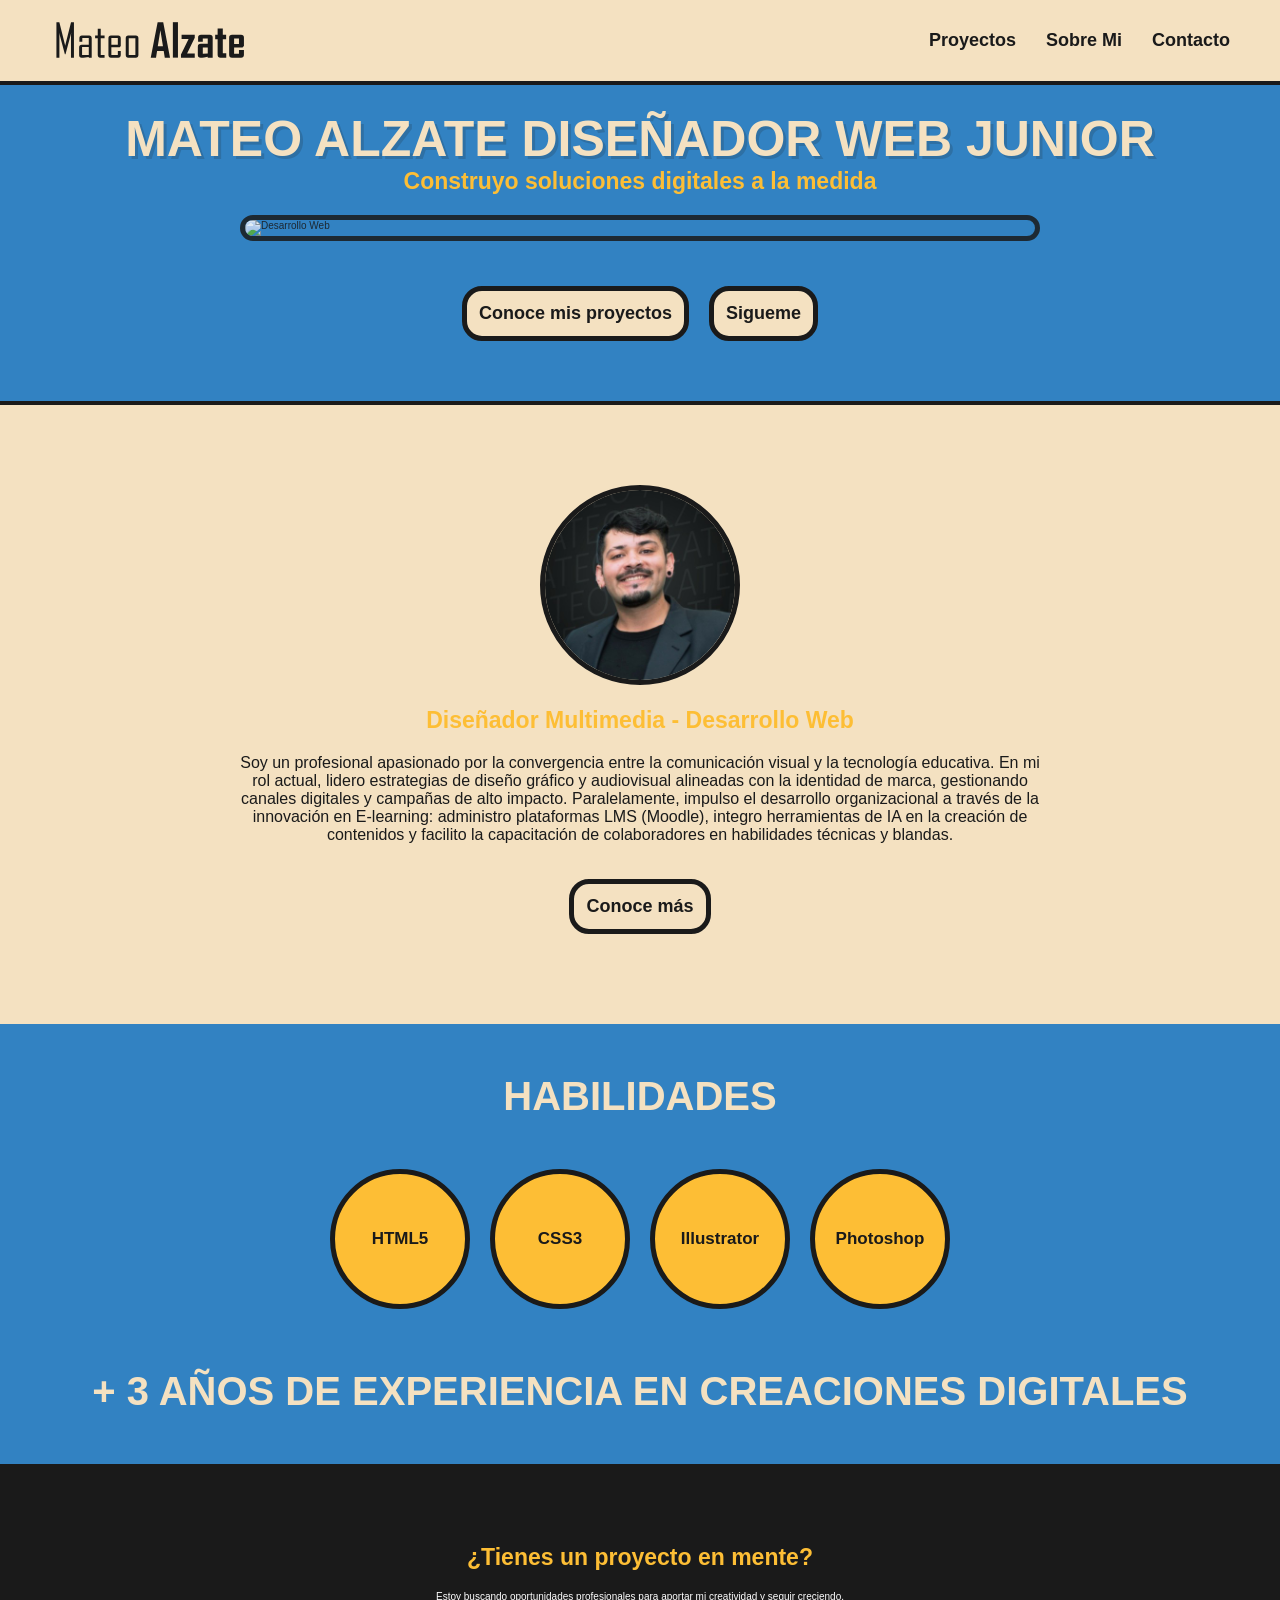
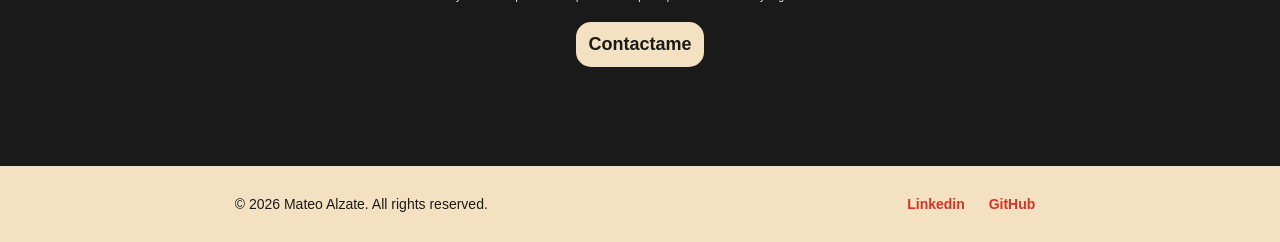
==== html/index.html @ 7eaae3dc "Proyectos" ====
<!DOCTYPE html>
<html lang="en">

<head>
    <meta charset="UTF-8">
    <meta name="viewport" content="width=device-width, initial-scale=1.0">
    <title>PORTFOLIO MATEO ALZATE</title>
    <link rel="stylesheet" href="./../css/styles.css">

</head>



<body>
    <header>
        <nav class="menu">
            <div class="logomenu">
                <a href="/html/index.html">
                    <img src="./../img/logo.svg" alt="Imagen Logo" class="img">
                </a>
            </div>
            <ul class="list">
                <li class="list_item"> <a href="/html/proyectos.html"> Proyectos</a></li>
                <li class="list_item"> <a href="me.html">Sobre Mi</a></li>
                <li class="list_item"> <a href="contact.html">Contacto</a></li>
            </ul>
        </nav>
    </header>

    <main>
        <section class="hero">
        <h1 class="Titulo">Mateo Alzate Diseñador Web Junior</h1>
        <p class="Subtitulo"> Construyo soluciones digitales a la medida</p>
        <img class="ImagenHero" src="/./img/Hero.png" alt="Desarrollo Web">

        <div class="BotoneraHero"><button class="Boton"> Conoce mis proyectos</button>
            <button class="Boton"> Sigueme</button>
        </div>
        </section>

        <section class="SobreMi">
            <img src="/./img/Mateo.jpeg" alt="Foto mateo">
            <h2 class="Subtitulo"> Diseñador Multimedia - Desarrollo Web</h2>
            <p class="ParrafoIndex"> Soy un profesional apasionado por la convergencia entre la comunicación visual y la
                tecnología educativa. En mi rol actual, lidero estrategias de diseño gráfico y audiovisual alineadas con
                la identidad de marca, gestionando canales digitales y campañas de alto impacto. Paralelamente, impulso
                el desarrollo organizacional a través de la innovación en E-learning: administro plataformas LMS
                (Moodle), integro herramientas de IA en la creación de contenidos y facilito la capacitación de
                colaboradores en habilidades técnicas y blandas.</p>
            <button class="Boton"> Conoce más</button></div>
        </section>

<section class="SeccionHabilidades">
    <h2 class="TextoXp">Habilidades</h2>
    <div class="ContenedorCards">
        <div class="HabilidadCard">
            <span>HTML5</span>
        </div>
        <div class="HabilidadCard">
            <span>CSS3</span>
        </div>
        <div class="HabilidadCard">
            <span>Illustrator</span>
        </div>
        <div class="HabilidadCard">
            <span>Photoshop</span>
        </div>
    </div>
</section>

        <section class="Experiencia">
            <p> <span class="TextoXp">
                    + 3 años de experiencia en creaciones digitales
                </span></p>
        </section></marquee>

        <section class="contacto">
            <div class="container">
                <h2 class="Subtitulo">¿Tienes un proyecto en mente?</h2>
                <p class="contacttext">Estoy buscando oportunidades profesionales para aportar mi creatividad y seguir creciendo.</p>
                <button class="Boton"> Contactame</button>
                </div>
            </div>
        </section>


    </main>

    <footer>
        <p>© 2026 Mateo Alzate. All rights reserved.</p>
        <div class="social">
            <a href="https://www.linkedin.com/in/mateo-alzate-24044431a/" target="_blank">Linkedin</a>
            <a href="https://github.com/MateoAlzate" target="_blank">GitHub</a>
        </div>
    </footer>
</body>

</html>
---- css/styles.css ----
* {
    margin: 0;
    padding: 0;
    box-sizing: border-box;
}

html {
    font-family: 'Segoe UI', Tahoma, Geneva, Verdana, sans-serif;
    font-size: 62.5%;
}

body {
    background-color: #3282C2;
    color: #1a1a1a;
}

header {
    position: fixed;
    z-index: 100;
    width: 100%;
}

.menu {
    background-color: #F4E1C1;
    height: 85px;
    display: flex;
    padding: 0 50px;
    justify-content: space-between;
    align-items: center;
    border-bottom: #1a1a1a solid 4px;
}

.logomenu .img {
    height: 80px;
}

.logomenu:hover {
    transform: scale(1.);
    transition: 2s;
}

.list {
    display: flex;
    list-style: none;
    gap: 30px;
}

.list_item a {
    text-decoration: none;
    color: #1a1a1a;
    font-weight: 900;
    font-size: 1.8rem;
    transition: 0.2s;
}

.list_item a:hover {
    color: #D63426;
}


.hero {
    display: flex;
    flex-direction: column;
    align-items: center;
    padding-top: 110px;
    width: 100%;
    margin-bottom: 50px;
}



.Titulo {
    font-size: 5rem;
    text-align: center;
    color: #F4E1C1;
    text-shadow: 3px 3px 0px #1a1a1a2d;
        text-transform: uppercase;
}

.Subtitulo {
    text-align: center;
    font-size: 2.3rem;
    color: #FDBE35;
    font-weight: bolder;
    margin-bottom: 20px;
    
}

.ImagenHero {
    width: 80%;
    max-width: 800px;
    border-radius: 20px;
    border: 5px solid #1a1a1a;
    margin-bottom: 30px;
    opacity: 85%;
}

.ImagenHero:hover {
    opacity: 110%;
    transform: scale(1.01);
    transition: 2s;
    box-shadow: #3282C2 0px 0px 5px;
}

.BotoneraHero {
    display: flex;
    justify-content: center;
    gap: 20px;
}

.Boton {
    background-color: #F4E1C1;
    color: #1a1a1a;
    padding: 12px;
    border-radius: 20px;
    font-size: 1.8rem;
    font-weight: 900;
    border: #1a1a1a 5px solid;
    margin-top: 15px;
    margin-bottom: 10px;
}

.Boton:hover {
    transform: scale(1.03);
    border: 5px solid #D63426;
    color: #D63426;
}

.SobreMi {
    background-color: #F4E1C1;
    padding: 80px 10%;
    text-align: center;
    border-top: 4px solid #1a1a1a;
}

.SobreMi img {
    width: 200px;
    height: 200px;
    border-radius: 50%;
    border: 5px solid #1a1a1a;
    object-fit: cover;
    margin-bottom: 20px;
}

.SobreMi img:hover {
    border: 6px solid #D63426;
    transition: 2s;
    opacity: 90%;

}

.ParrafoIndex {
    font-size: 1.6rem;
    justify-content: space-around;
    max-width: 800px;
    font-weight: 500;
    margin: 20px auto;
}

.TextoXp {
    font-size: 4rem;
    font-weight: 900;
    text-align: center;
    color: #F4E1C1;
    margin-top: 50px;
    margin-bottom: 40px;
    text-transform: uppercase;
}

.ContenedorCards {
    display: flex;
    flex-wrap: wrap;
    justify-content: center;
    gap: 20px;
    padding: 10px 10%;
}

.HabilidadCard {
    background-color: #FDBE35;
    border: 5px solid #1a1a1a;
    border-radius: 50%;
    padding: 20px;
    width: 140px;
    height: 140px;
    display: flex;
    align-items: center;
    justify-content: center;
}

.HabilidadCard span {
    font-size: 1.7rem;
    font-weight: 900;
    color: #1a1a1a;

}

.HabilidadCard:hover {
    transform: rotate(5deg);
    background-color: #F4E1C1;
    box-shadow: 0px 0px 5px #D63426;
    border-color: #D63426;
    color: #D63426;
}

.HabilidadCard:hover i {
    color: #D63426;
    transform: scale(1.1);
}

.Experiencia {
    display: flex;
    justify-content: center;
    align-items: center;
    margin-top: 50px;
    margin-bottom: 50px;

}

.Experiencia:hover {
    color: #FDBE35;
}

.contacto {
    background-color: #1a1a1a;
    color: white;
    padding: 80px 10%;
    text-align: center;
}


.contacto .Subtitulo {
    color: #FDBE35;
}

footer {
    background-color: #F4E1C1;
    padding: 30px;
    display: flex;
    justify-content: space-around;
    align-items: center;
    font-size: 1.4rem;
    border-top: 4px solid #1a1a1a;
}

.social a {
    margin: 0px 10px;
    color: #D63426;
    font-weight: bold;
    text-decoration: none;
}

@media (max-width: 768px) {
    .menu {
        padding: 0 20px;
        height: 70px;
    }

    .Titulo {
        font-size: 3.5rem;
    }

    .Subtitulo {
        font-size: 1.8rem;
        padding: 0 10px;
    }

    .Habilidades {
        padding: 20px 5% 50px;
        gap: 15px;
    }

    .Habilidades div {
        width: 40%;
        font-size: 1.4rem;
        padding: 15px;
    }
}
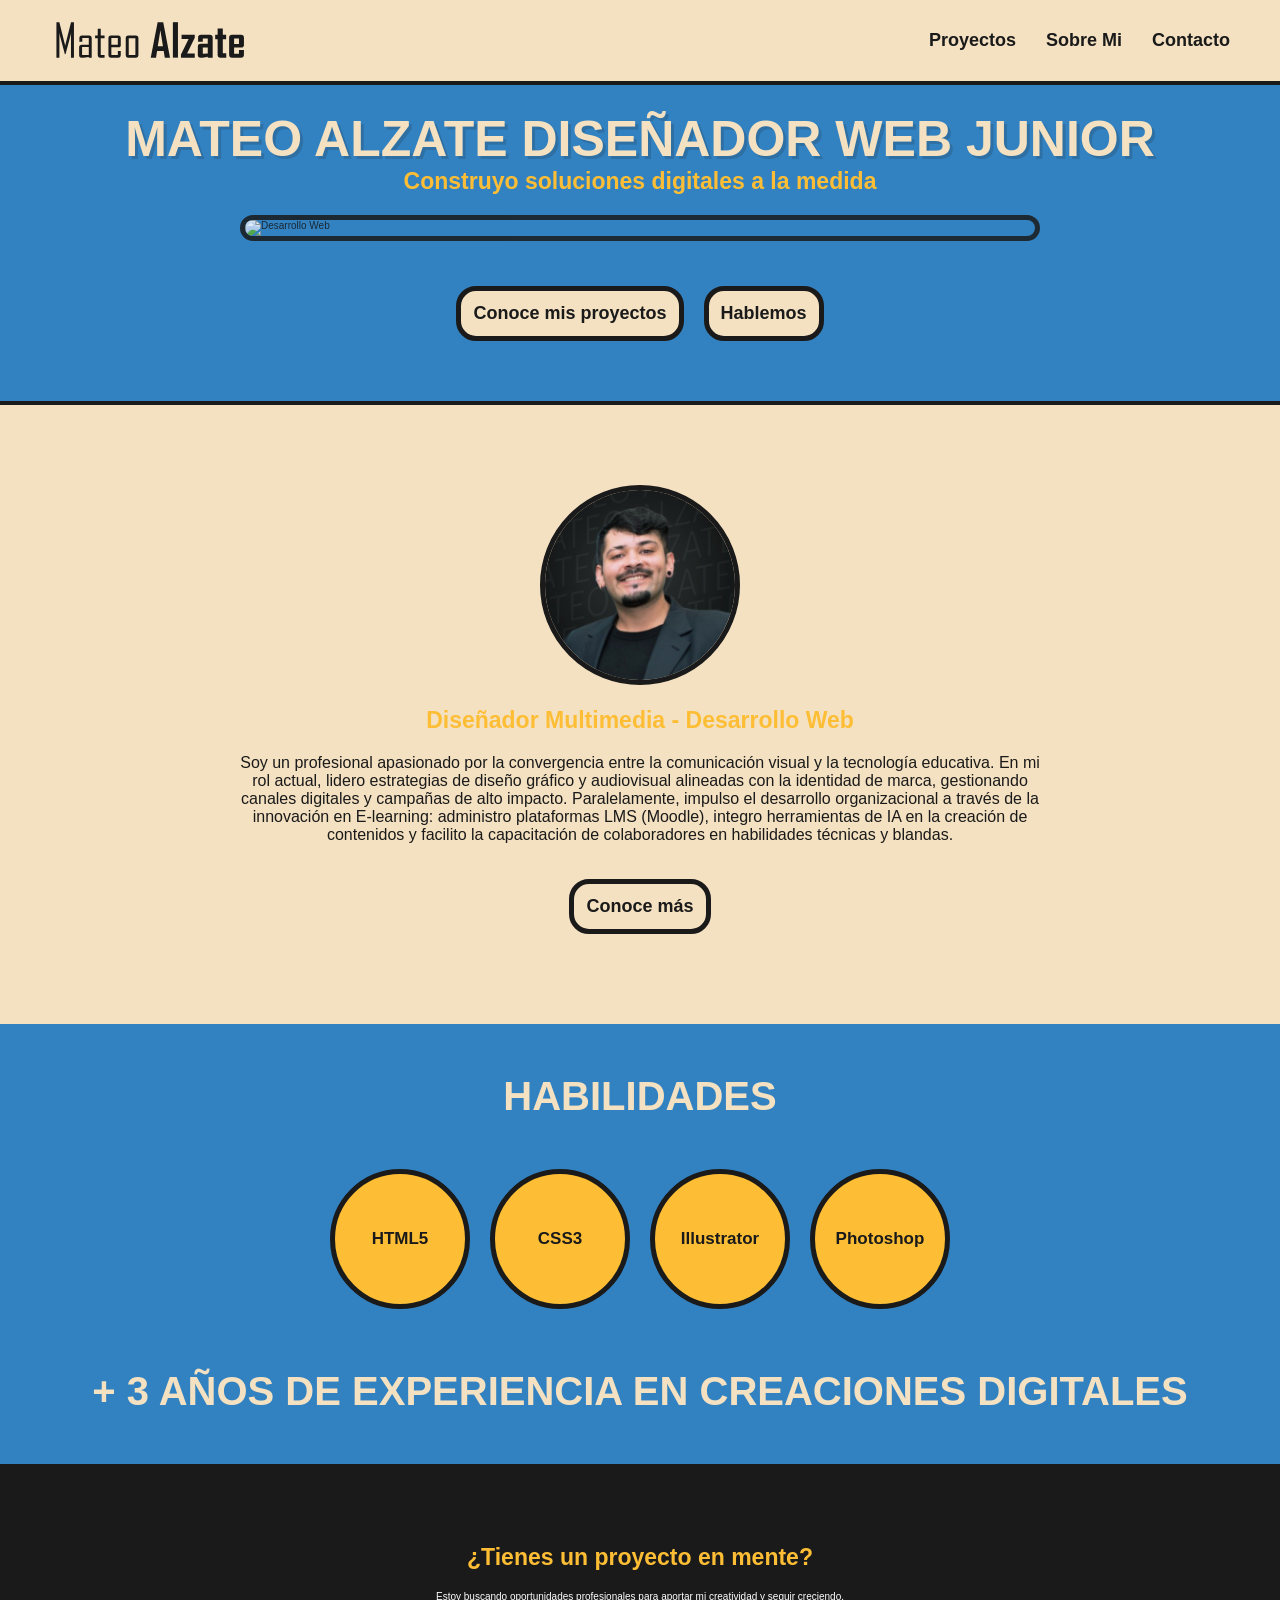
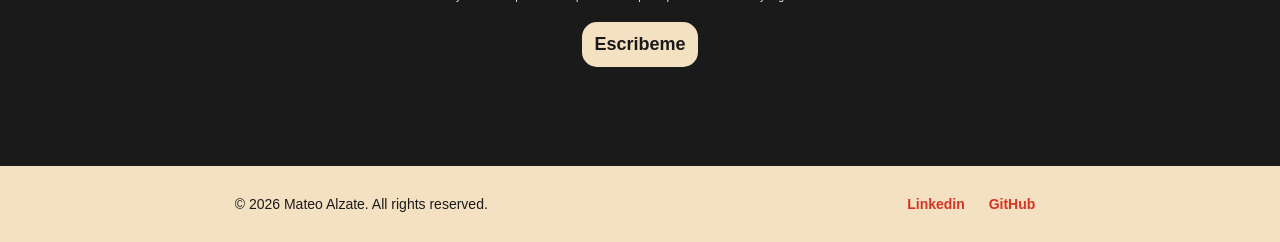
==== commit 7d0a0e80: "Linkear botones y fin" ====
--- a/html/index.html
+++ b/html/index.html
@@ -21,7 +21,7 @@
             </div>
             <ul class="list">
                 <li class="list_item"> <a href="/html/proyectos.html"> Proyectos</a></li>
-                <li class="list_item"> <a href="me.html">Sobre Mi</a></li>
+                <li class="list_item"> <a href="/./html/sobremi.html">Sobre Mi</a></li>
                 <li class="list_item"> <a href="contact.html">Contacto</a></li>
             </ul>
         </nav>
@@ -33,8 +33,12 @@
         <p class="Subtitulo"> Construyo soluciones digitales a la medida</p>
         <img class="ImagenHero" src="/./img/Hero.png" alt="Desarrollo Web">
 
-        <div class="BotoneraHero"><button class="Boton"> Conoce mis proyectos</button>
-            <button class="Boton"> Sigueme</button>
+        <div class="BotoneraHero"><a href="./proyectos.html">
+    <button class="Boton">Conoce mis proyectos</button>
+</a>
+<a href="https://www.linkedin.com/in/mateo-alzate-24044431a/">
+    <button class="Boton">Hablemos</button>
+</a>
         </div>
         </section>
 
@@ -47,7 +51,9 @@
                 el desarrollo organizacional a través de la innovación en E-learning: administro plataformas LMS
                 (Moodle), integro herramientas de IA en la creación de contenidos y facilito la capacitación de
                 colaboradores en habilidades técnicas y blandas.</p>
-            <button class="Boton"> Conoce más</button></div>
+<a href="./contact.html">
+    <button class="Boton">Conoce más</button>
+</a></div>
         </section>
 
 <section class="SeccionHabilidades">
@@ -78,11 +84,13 @@
             <div class="container">
                 <h2 class="Subtitulo">¿Tienes un proyecto en mente?</h2>
                 <p class="contacttext">Estoy buscando oportunidades profesionales para aportar mi creatividad y seguir creciendo.</p>
-                <button class="Boton"> Contactame</button>
+<a href="./contact.html">
+    <button class="Boton">Escribeme</button>
+</a>
+
                 </div>
             </div>
         </section>
-
 
     </main>
 
@@ -90,7 +98,7 @@
         <p>© 2026 Mateo Alzate. All rights reserved.</p>
         <div class="social">
             <a href="https://www.linkedin.com/in/mateo-alzate-24044431a/" target="_blank">Linkedin</a>
-            <a href="https://github.com/MateoAlzate" target="_blank">GitHub</a>
+            <a href="https://github.com/brolkwin-cmd" target="_blank">GitHub</a>
         </div>
     </footer>
 </body>
--- a/css/styles.css
+++ b/css/styles.css
@@ -57,6 +57,24 @@
     color: #D63426;
 }
 
+.heroCV{
+width: 100%;
+}
+
+.imgCv{
+display: flex;
+    flex-direction: column;
+    align-items: center;
+    margin-left: auto;
+    margin-right: auto;
+    margin-top: 30px;
+    margin-bottom: 50px;
+    justify-items: center;
+    text-align: center;
+    width: 60%;
+    border-radius: 20px;
+    border: #1a1a1a 5px solid;
+}
 
 .hero {
     display: flex;
@@ -66,8 +84,6 @@
     width: 100%;
     margin-bottom: 50px;
 }
-
-
 
 .Titulo {
     font-size: 5rem;
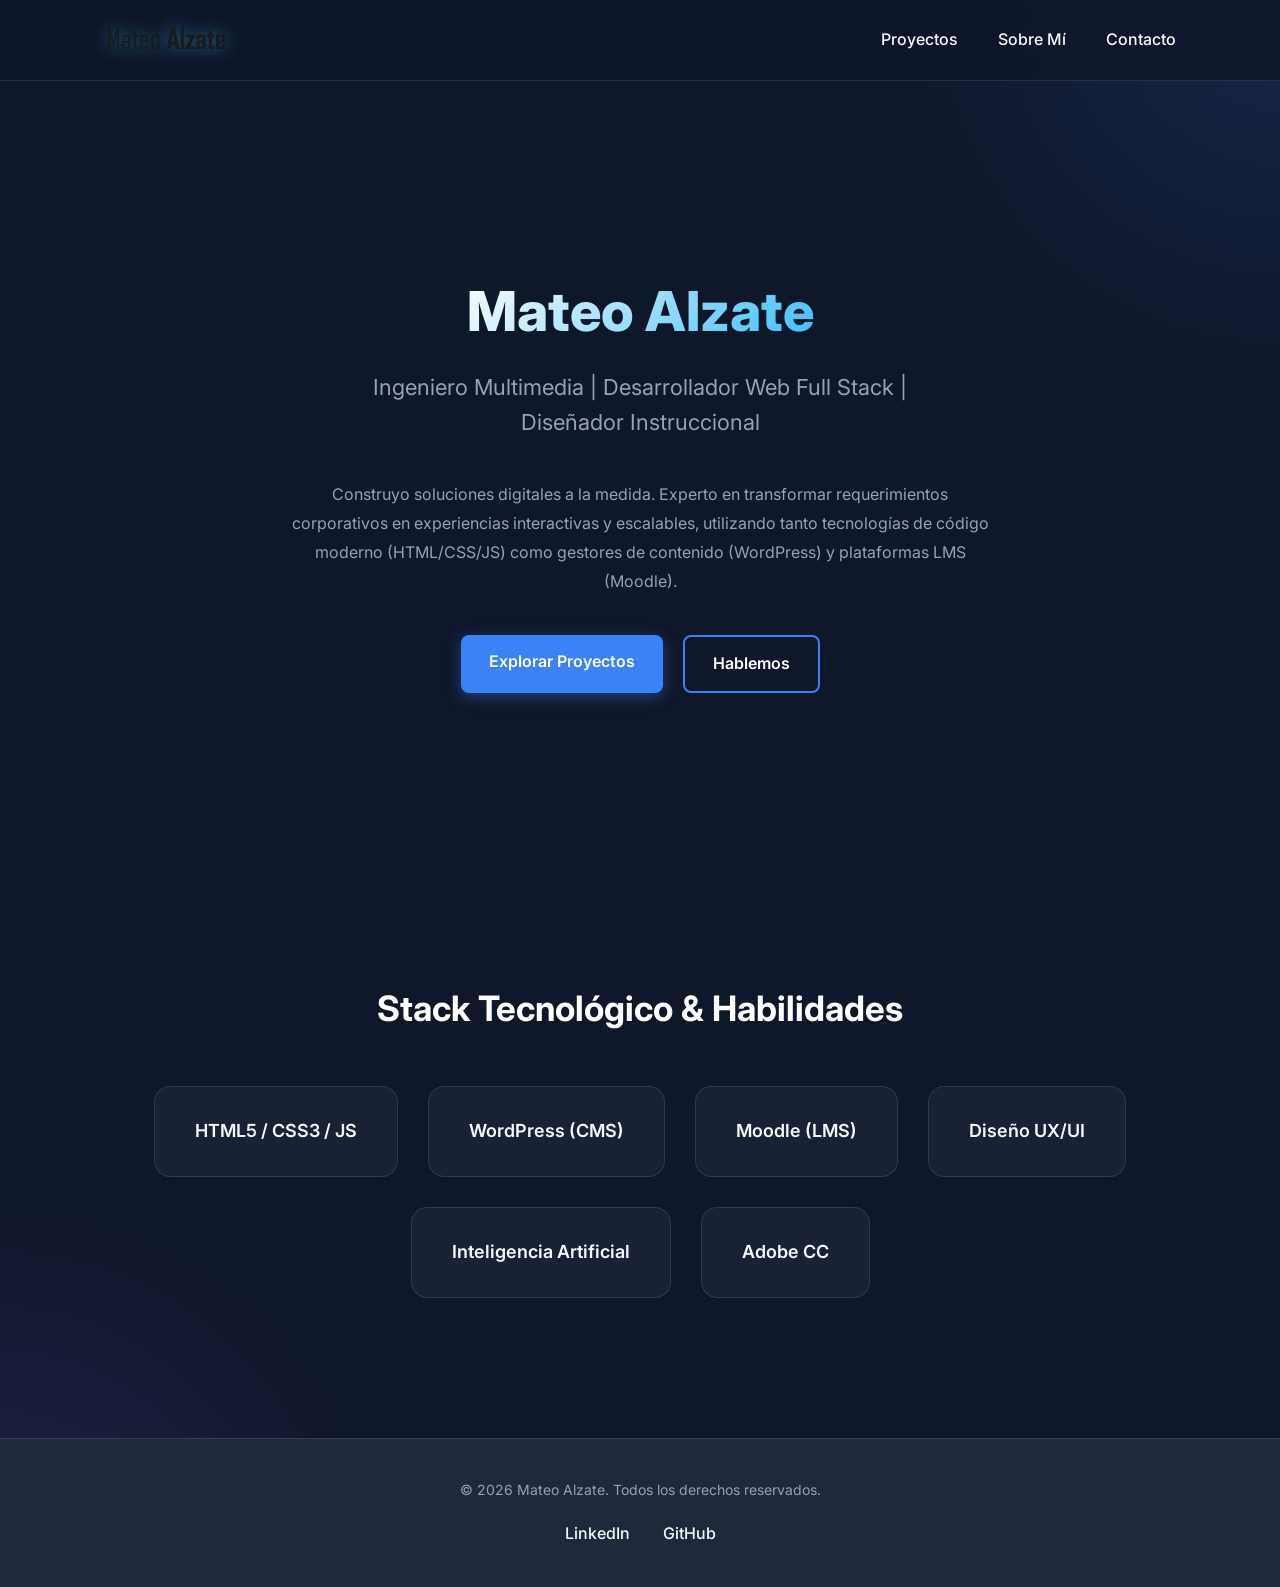
==== commit 6a6af1e7: "feat: redesign portfolio with glassmorphism and update projects" ====
--- a/html/index.html
+++ b/html/index.html
@@ -1,106 +1,61 @@
 <!DOCTYPE html>
-<html lang="en">
-
+<html lang="es">
 <head>
     <meta charset="UTF-8">
     <meta name="viewport" content="width=device-width, initial-scale=1.0">
-    <title>PORTFOLIO MATEO ALZATE</title>
-    <link rel="stylesheet" href="./../css/styles.css">
-
+    <title>Mateo Alzate | Portafolio</title>
+    <link href="https://fonts.googleapis.com/css2?family=Inter:wght@400;500;600;700;800&display=swap" rel="stylesheet">
+    <link rel="stylesheet" href="../css/styles.css">
 </head>
-
-
-
 <body>
     <header>
         <nav class="menu">
             <div class="logomenu">
-                <a href="/html/index.html">
-                    <img src="./../img/logo.svg" alt="Imagen Logo" class="img">
+                <a href="index.html">
+                    <img src="../img/logo.svg" alt="Imagen Logo" class="img">
                 </a>
             </div>
             <ul class="list">
-                <li class="list_item"> <a href="/html/proyectos.html"> Proyectos</a></li>
-                <li class="list_item"> <a href="/./html/sobremi.html">Sobre Mi</a></li>
-                <li class="list_item"> <a href="contact.html">Contacto</a></li>
+                <li class="list_item"><a href="proyectos.html">Proyectos</a></li>
+                <li class="list_item"><a href="sobremi.html">Sobre Mí</a></li>
+                <li class="list_item"><a href="contact.html">Contacto</a></li>
             </ul>
         </nav>
     </header>
 
     <main>
         <section class="hero">
-        <h1 class="Titulo">Mateo Alzate Diseñador Web Junior</h1>
-        <p class="Subtitulo"> Construyo soluciones digitales a la medida</p>
-        <img class="ImagenHero" src="/./img/Hero.png" alt="Desarrollo Web">
-
-        <div class="BotoneraHero"><a href="./proyectos.html">
-    <button class="Boton">Conoce mis proyectos</button>
-</a>
-<a href="https://www.linkedin.com/in/mateo-alzate-24044431a/">
-    <button class="Boton">Hablemos</button>
-</a>
-        </div>
-        </section>
-
-        <section class="SobreMi">
-            <img src="/./img/Mateo.jpeg" alt="Foto mateo">
-            <h2 class="Subtitulo"> Diseñador Multimedia - Desarrollo Web</h2>
-            <p class="ParrafoIndex"> Soy un profesional apasionado por la convergencia entre la comunicación visual y la
-                tecnología educativa. En mi rol actual, lidero estrategias de diseño gráfico y audiovisual alineadas con
-                la identidad de marca, gestionando canales digitales y campañas de alto impacto. Paralelamente, impulso
-                el desarrollo organizacional a través de la innovación en E-learning: administro plataformas LMS
-                (Moodle), integro herramientas de IA en la creación de contenidos y facilito la capacitación de
-                colaboradores en habilidades técnicas y blandas.</p>
-<a href="./contact.html">
-    <button class="Boton">Conoce más</button>
-</a></div>
-        </section>
-
-<section class="SeccionHabilidades">
-    <h2 class="TextoXp">Habilidades</h2>
-    <div class="ContenedorCards">
-        <div class="HabilidadCard">
-            <span>HTML5</span>
-        </div>
-        <div class="HabilidadCard">
-            <span>CSS3</span>
-        </div>
-        <div class="HabilidadCard">
-            <span>Illustrator</span>
-        </div>
-        <div class="HabilidadCard">
-            <span>Photoshop</span>
-        </div>
-    </div>
-</section>
-
-        <section class="Experiencia">
-            <p> <span class="TextoXp">
-                    + 3 años de experiencia en creaciones digitales
-                </span></p>
-        </section></marquee>
-
-        <section class="contacto">
-            <div class="container">
-                <h2 class="Subtitulo">¿Tienes un proyecto en mente?</h2>
-                <p class="contacttext">Estoy buscando oportunidades profesionales para aportar mi creatividad y seguir creciendo.</p>
-<a href="./contact.html">
-    <button class="Boton">Escribeme</button>
-</a>
-
-                </div>
+            <h1 class="Titulo">Mateo Alzate</h1>
+            <p class="Subtitulo">Ingeniero Multimedia | Desarrollador Web Full Stack | Diseñador Instruccional</p>
+            <p style="color: #94a3b8; font-size: 1.6rem; max-width: 700px; margin-bottom: 40px; line-height: 1.8;">
+                Construyo soluciones digitales a la medida. Experto en transformar requerimientos corporativos en experiencias interactivas y escalables, utilizando tanto tecnologías de código moderno (HTML/CSS/JS) como gestores de contenido (WordPress) y plataformas LMS (Moodle).
+            </p>
+            
+            <div class="BotoneraHero">
+                <a href="proyectos.html" class="Boton">Explorar Proyectos</a>
+                <a href="contact.html" class="Boton outline">Hablemos</a>
             </div>
         </section>
 
+        <section class="Habilidades">
+            <h2 class="SectionTitle">Stack Tecnológico & Habilidades</h2>
+            <div class="ContenedorCards">
+                <div class="HabilidadCard"><span>HTML5 / CSS3 / JS</span></div>
+                <div class="HabilidadCard"><span>WordPress (CMS)</span></div>
+                <div class="HabilidadCard"><span>Moodle (LMS)</span></div>
+                <div class="HabilidadCard"><span>Diseño UX/UI</span></div>
+                <div class="HabilidadCard"><span>Inteligencia Artificial</span></div>
+                <div class="HabilidadCard"><span>Adobe CC</span></div>
+            </div>
+        </section>
     </main>
 
     <footer>
-        <p>© 2026 Mateo Alzate. All rights reserved.</p>
+        <p>© 2026 Mateo Alzate. Todos los derechos reservados.</p>
         <div class="social">
-            <a href="https://www.linkedin.com/in/mateo-alzate-24044431a/" target="_blank">Linkedin</a>
+            <a href="https://www.linkedin.com/in/mateo-alzate-24044431a/" target="_blank">LinkedIn</a>
             <a href="https://github.com/brolkwin-cmd" target="_blank">GitHub</a>
         </div>
     </footer>
 </body>
-
 </html>
--- a/css/styles.css
+++ b/css/styles.css
@@ -1,3 +1,17 @@
+:root {
+    --bg-color: #0f172a;
+    --text-color: #f8fafc;
+    --primary-color: #3b82f6;
+    --secondary-color: #1e293b;
+    --accent-color: #38bdf8;
+    --badge-code: #8b5cf6;
+    --badge-wp: #0ea5e9;
+    --badge-lms: #f59e0b;
+    --card-bg: rgba(30, 41, 59, 0.7);
+    --border-color: rgba(255, 255, 255, 0.1);
+    --font-main: 'Inter', 'Segoe UI', Tahoma, Geneva, Verdana, sans-serif;
+}
+
 * {
     margin: 0;
     padding: 0;
@@ -5,289 +19,270 @@
 }
 
 html {
-    font-family: 'Segoe UI', Tahoma, Geneva, Verdana, sans-serif;
+    font-family: var(--font-main);
     font-size: 62.5%;
+    scroll-behavior: smooth;
 }
 
 body {
-    background-color: #3282C2;
-    color: #1a1a1a;
-}
-
+    background-color: var(--bg-color);
+    color: var(--text-color);
+    line-height: 1.6;
+    background-image: radial-gradient(circle at top right, rgba(59, 130, 246, 0.15), transparent 400px),
+                      radial-gradient(circle at bottom left, rgba(139, 92, 246, 0.15), transparent 400px);
+    min-height: 100vh;
+}
+
+/* Header & Nav */
 header {
     position: fixed;
-    z-index: 100;
+    top: 0;
     width: 100%;
+    z-index: 1000;
+    background: rgba(15, 23, 42, 0.85);
+    backdrop-filter: blur(10px);
+    border-bottom: 1px solid var(--border-color);
+    transition: all 0.3s ease;
 }
 
 .menu {
-    background-color: #F4E1C1;
-    height: 85px;
-    display: flex;
-    padding: 0 50px;
+    max-width: 1200px;
+    margin: 0 auto;
+    height: 80px;
+    display: flex;
     justify-content: space-between;
     align-items: center;
-    border-bottom: #1a1a1a solid 4px;
+    padding: 0 5%;
 }
 
 .logomenu .img {
-    height: 80px;
-}
-
-.logomenu:hover {
-    transform: scale(1.);
-    transition: 2s;
+    height: 50px;
+    filter: drop-shadow(0 0 8px rgba(56, 189, 248, 0.5));
+    transition: transform 0.3s ease;
+}
+
+.logomenu:hover .img {
+    transform: scale(1.05);
 }
 
 .list {
     display: flex;
     list-style: none;
-    gap: 30px;
+    gap: 40px;
 }
 
 .list_item a {
     text-decoration: none;
-    color: #1a1a1a;
-    font-weight: 900;
-    font-size: 1.8rem;
-    transition: 0.2s;
+    color: var(--text-color);
+    font-weight: 500;
+    font-size: 1.6rem;
+    transition: color 0.3s ease, text-shadow 0.3s ease;
+    position: relative;
+}
+
+.list_item a::after {
+    content: '';
+    position: absolute;
+    width: 0;
+    height: 2px;
+    bottom: -5px;
+    left: 0;
+    background-color: var(--accent-color);
+    transition: width 0.3s ease;
 }
 
 .list_item a:hover {
-    color: #D63426;
-}
-
-.heroCV{
-width: 100%;
-}
-
-.imgCv{
-display: flex;
+    color: var(--accent-color);
+    text-shadow: 0 0 10px rgba(56, 189, 248, 0.4);
+}
+
+.list_item a:hover::after {
+    width: 100%;
+}
+
+/* Hero Section */
+.hero {
+    display: flex;
     flex-direction: column;
     align-items: center;
-    margin-left: auto;
-    margin-right: auto;
-    margin-top: 30px;
+    justify-content: center;
+    min-height: 100vh;
+    padding: 120px 5% 60px;
+    text-align: center;
+}
+
+.hero .Titulo {
+    font-size: 5.5rem;
+    font-weight: 800;
+    background: linear-gradient(135deg, #fff, var(--accent-color));
+    -webkit-background-clip: text;
+    -webkit-text-fill-color: transparent;
+    margin-bottom: 15px;
+    animation: fadeInDown 1s ease-out;
+}
+
+.hero .Subtitulo {
+    font-size: 2.2rem;
+    color: #94a3b8;
+    font-weight: 400;
+    max-width: 600px;
+    margin-bottom: 40px;
+    animation: fadeInUp 1s ease-out 0.2s both;
+}
+
+.ImagenHero {
+    width: 100%;
+    max-width: 800px;
+    border-radius: 16px;
+    box-shadow: 0 20px 40px rgba(0, 0, 0, 0.4);
+    border: 1px solid var(--border-color);
     margin-bottom: 50px;
-    justify-items: center;
+    transition: transform 0.5s cubic-bezier(0.175, 0.885, 0.32, 1.275), box-shadow 0.5s ease;
+    animation: zoomIn 1s ease-out 0.4s both;
+}
+
+.ImagenHero:hover {
+    transform: translateY(-10px) scale(1.02);
+    box-shadow: 0 30px 60px rgba(59, 130, 246, 0.3);
+    border-color: rgba(59, 130, 246, 0.5);
+}
+
+.BotoneraHero {
+    display: flex;
+    gap: 20px;
+    animation: fadeInUp 1s ease-out 0.6s both;
+}
+
+.Boton {
+    display: inline-block;
+    background-color: var(--primary-color);
+    color: #fff;
+    padding: 14px 28px;
+    border-radius: 8px;
+    font-size: 1.6rem;
+    font-weight: 600;
+    text-decoration: none;
+    border: none;
+    cursor: pointer;
+    transition: all 0.3s ease;
+    box-shadow: 0 4px 15px rgba(59, 130, 246, 0.4);
+}
+
+.Boton.outline {
+    background-color: transparent;
+    border: 2px solid var(--primary-color);
+    box-shadow: none;
+}
+
+.Boton:hover {
+    background-color: var(--accent-color);
+    transform: translateY(-3px);
+    box-shadow: 0 8px 25px rgba(56, 189, 248, 0.5);
+}
+
+.Boton.outline:hover {
+    background-color: rgba(59, 130, 246, 0.1);
+}
+
+/* Section Common */
+section {
+    padding: 80px 5%;
+    max-width: 1200px;
+    margin: 0 auto;
+}
+
+.SectionTitle {
+    font-size: 3.5rem;
+    font-weight: 700;
     text-align: center;
-    width: 60%;
-    border-radius: 20px;
-    border: #1a1a1a 5px solid;
-}
-
-.hero {
-    display: flex;
-    flex-direction: column;
-    align-items: center;
-    padding-top: 110px;
-    width: 100%;
     margin-bottom: 50px;
-}
-
-.Titulo {
-    font-size: 5rem;
-    text-align: center;
-    color: #F4E1C1;
-    text-shadow: 3px 3px 0px #1a1a1a2d;
-        text-transform: uppercase;
-}
-
-.Subtitulo {
-    text-align: center;
-    font-size: 2.3rem;
-    color: #FDBE35;
-    font-weight: bolder;
-    margin-bottom: 20px;
-    
-}
-
-.ImagenHero {
-    width: 80%;
-    max-width: 800px;
-    border-radius: 20px;
-    border: 5px solid #1a1a1a;
-    margin-bottom: 30px;
-    opacity: 85%;
-}
-
-.ImagenHero:hover {
-    opacity: 110%;
-    transform: scale(1.01);
-    transition: 2s;
-    box-shadow: #3282C2 0px 0px 5px;
-}
-
-.BotoneraHero {
-    display: flex;
-    justify-content: center;
-    gap: 20px;
-}
-
-.Boton {
-    background-color: #F4E1C1;
-    color: #1a1a1a;
-    padding: 12px;
-    border-radius: 20px;
-    font-size: 1.8rem;
-    font-weight: 900;
-    border: #1a1a1a 5px solid;
-    margin-top: 15px;
-    margin-bottom: 10px;
-}
-
-.Boton:hover {
-    transform: scale(1.03);
-    border: 5px solid #D63426;
-    color: #D63426;
-}
-
-.SobreMi {
-    background-color: #F4E1C1;
-    padding: 80px 10%;
-    text-align: center;
-    border-top: 4px solid #1a1a1a;
-}
-
-.SobreMi img {
-    width: 200px;
-    height: 200px;
-    border-radius: 50%;
-    border: 5px solid #1a1a1a;
-    object-fit: cover;
-    margin-bottom: 20px;
-}
-
-.SobreMi img:hover {
-    border: 6px solid #D63426;
-    transition: 2s;
-    opacity: 90%;
-
-}
-
-.ParrafoIndex {
-    font-size: 1.6rem;
-    justify-content: space-around;
-    max-width: 800px;
-    font-weight: 500;
-    margin: 20px auto;
-}
-
-.TextoXp {
-    font-size: 4rem;
-    font-weight: 900;
-    text-align: center;
-    color: #F4E1C1;
-    margin-top: 50px;
-    margin-bottom: 40px;
-    text-transform: uppercase;
-}
-
+    color: #fff;
+}
+
+/* Skills Section */
 .ContenedorCards {
     display: flex;
     flex-wrap: wrap;
     justify-content: center;
+    gap: 30px;
+}
+
+.HabilidadCard {
+    background: var(--card-bg);
+    border: 1px solid var(--border-color);
+    backdrop-filter: blur(10px);
+    border-radius: 16px;
+    padding: 30px 40px;
+    display: flex;
+    align-items: center;
+    justify-content: center;
+    transition: all 0.3s ease;
+}
+
+.HabilidadCard span {
+    font-size: 1.8rem;
+    font-weight: 600;
+    color: var(--text-color);
+}
+
+.HabilidadCard:hover {
+    transform: translateY(-5px);
+    background: rgba(59, 130, 246, 0.1);
+    border-color: var(--accent-color);
+    box-shadow: 0 10px 30px rgba(56, 189, 248, 0.2);
+}
+
+/* Footer */
+footer {
+    background-color: var(--secondary-color);
+    padding: 40px 5%;
+    display: flex;
+    flex-direction: column;
+    align-items: center;
     gap: 20px;
-    padding: 10px 10%;
-}
-
-.HabilidadCard {
-    background-color: #FDBE35;
-    border: 5px solid #1a1a1a;
-    border-radius: 50%;
-    padding: 20px;
-    width: 140px;
-    height: 140px;
-    display: flex;
-    align-items: center;
-    justify-content: center;
-}
-
-.HabilidadCard span {
-    font-size: 1.7rem;
-    font-weight: 900;
-    color: #1a1a1a;
-
-}
-
-.HabilidadCard:hover {
-    transform: rotate(5deg);
-    background-color: #F4E1C1;
-    box-shadow: 0px 0px 5px #D63426;
-    border-color: #D63426;
-    color: #D63426;
-}
-
-.HabilidadCard:hover i {
-    color: #D63426;
-    transform: scale(1.1);
-}
-
-.Experiencia {
-    display: flex;
-    justify-content: center;
-    align-items: center;
-    margin-top: 50px;
-    margin-bottom: 50px;
-
-}
-
-.Experiencia:hover {
-    color: #FDBE35;
-}
-
-.contacto {
-    background-color: #1a1a1a;
-    color: white;
-    padding: 80px 10%;
-    text-align: center;
-}
-
-
-.contacto .Subtitulo {
-    color: #FDBE35;
-}
-
-footer {
-    background-color: #F4E1C1;
-    padding: 30px;
-    display: flex;
-    justify-content: space-around;
-    align-items: center;
+    border-top: 1px solid var(--border-color);
+    margin-top: 60px;
+}
+
+footer p {
     font-size: 1.4rem;
-    border-top: 4px solid #1a1a1a;
+    color: #94a3b8;
 }
 
 .social a {
-    margin: 0px 10px;
-    color: #D63426;
-    font-weight: bold;
+    margin: 0 15px;
+    color: var(--text-color);
+    font-size: 1.6rem;
+    font-weight: 500;
     text-decoration: none;
-}
-
+    transition: color 0.3s ease;
+}
+
+.social a:hover {
+    color: var(--accent-color);
+}
+
+/* Animations */
+@keyframes fadeInDown {
+    from { opacity: 0; transform: translateY(-30px); }
+    to { opacity: 1; transform: translateY(0); }
+}
+
+@keyframes fadeInUp {
+    from { opacity: 0; transform: translateY(30px); }
+    to { opacity: 1; transform: translateY(0); }
+}
+
+@keyframes zoomIn {
+    from { opacity: 0; transform: scale(0.95); }
+    to { opacity: 1; transform: scale(1); }
+}
+
+/* Responsive */
 @media (max-width: 768px) {
-    .menu {
-        padding: 0 20px;
-        height: 70px;
-    }
-
-    .Titulo {
-        font-size: 3.5rem;
-    }
-
-    .Subtitulo {
-        font-size: 1.8rem;
-        padding: 0 10px;
-    }
-
-    .Habilidades {
-        padding: 20px 5% 50px;
-        gap: 15px;
-    }
-
-    .Habilidades div {
-        width: 40%;
-        font-size: 1.4rem;
-        padding: 15px;
-    }
+    .menu { flex-direction: column; height: auto; padding: 20px; gap: 20px; }
+    .hero .Titulo { font-size: 4rem; }
+    .hero .Subtitulo { font-size: 1.8rem; }
+    .BotoneraHero { flex-direction: column; width: 100%; max-width: 300px; }
+    .Boton { width: 100%; text-align: center; }
 }
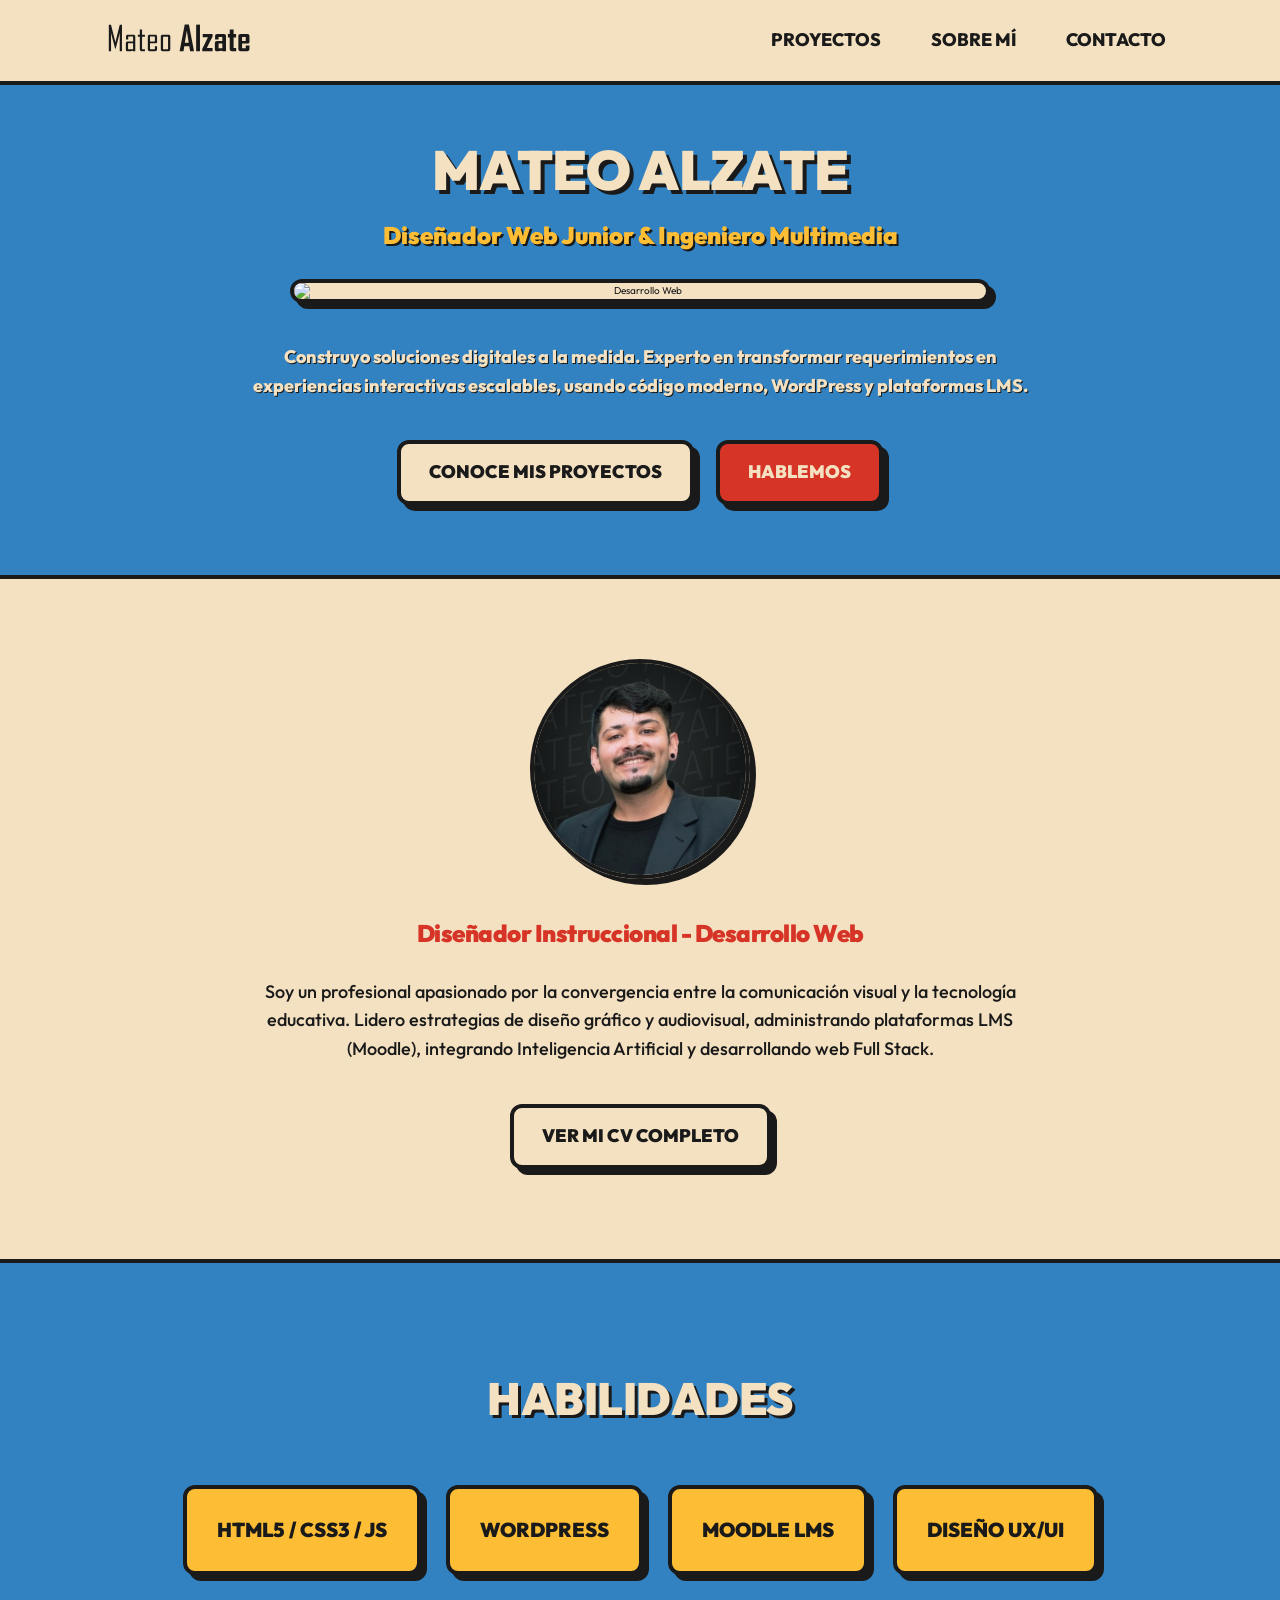
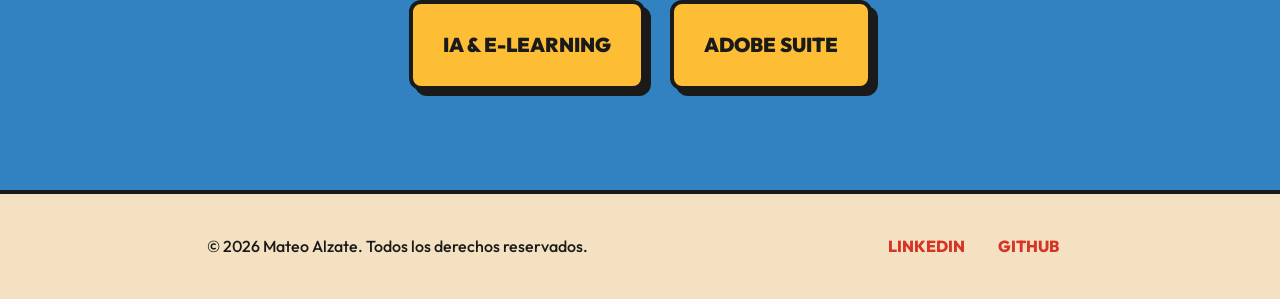
==== commit d6c94165: "fix: restore artistic color palette and fix Vercel routing paths" ====
--- a/html/index.html
+++ b/html/index.html
@@ -4,21 +4,21 @@
     <meta charset="UTF-8">
     <meta name="viewport" content="width=device-width, initial-scale=1.0">
     <title>Mateo Alzate | Portafolio</title>
-    <link href="https://fonts.googleapis.com/css2?family=Inter:wght@400;500;600;700;800&display=swap" rel="stylesheet">
-    <link rel="stylesheet" href="../css/styles.css">
+    <link href="https://fonts.googleapis.com/css2?family=Outfit:wght@400;500;800;900&display=swap" rel="stylesheet">
+    <link rel="stylesheet" href="/css/styles.css">
 </head>
 <body>
     <header>
         <nav class="menu">
             <div class="logomenu">
-                <a href="index.html">
-                    <img src="../img/logo.svg" alt="Imagen Logo" class="img">
+                <a href="/html/index.html">
+                    <img src="/img/logo.svg" alt="Imagen Logo" class="img">
                 </a>
             </div>
             <ul class="list">
-                <li class="list_item"><a href="proyectos.html">Proyectos</a></li>
-                <li class="list_item"><a href="sobremi.html">Sobre Mí</a></li>
-                <li class="list_item"><a href="contact.html">Contacto</a></li>
+                <li class="list_item"><a href="/html/proyectos.html">Proyectos</a></li>
+                <li class="list_item"><a href="/html/sobremi.html">Sobre Mí</a></li>
+                <li class="list_item"><a href="/html/contact.html">Contacto</a></li>
             </ul>
         </nav>
     </header>
@@ -26,26 +26,36 @@
     <main>
         <section class="hero">
             <h1 class="Titulo">Mateo Alzate</h1>
-            <p class="Subtitulo">Ingeniero Multimedia | Desarrollador Web Full Stack | Diseñador Instruccional</p>
-            <p style="color: #94a3b8; font-size: 1.6rem; max-width: 700px; margin-bottom: 40px; line-height: 1.8;">
-                Construyo soluciones digitales a la medida. Experto en transformar requerimientos corporativos en experiencias interactivas y escalables, utilizando tanto tecnologías de código moderno (HTML/CSS/JS) como gestores de contenido (WordPress) y plataformas LMS (Moodle).
+            <p class="Subtitulo">Diseñador Web Junior & Ingeniero Multimedia</p>
+            <img class="ImagenHero" src="/img/Hero.png" alt="Desarrollo Web">
+            <p class="ParrafoIndex" style="color: var(--bg-cream); text-shadow: 1px 1px 0px var(--text-dark); font-weight: 800;">
+                Construyo soluciones digitales a la medida. Experto en transformar requerimientos en experiencias interactivas escalables, usando código moderno, WordPress y plataformas LMS.
             </p>
             
             <div class="BotoneraHero">
-                <a href="proyectos.html" class="Boton">Explorar Proyectos</a>
-                <a href="contact.html" class="Boton outline">Hablemos</a>
+                <a href="/html/proyectos.html" class="Boton">Conoce mis proyectos</a>
+                <a href="/html/contact.html" class="Boton outline">Hablemos</a>
             </div>
         </section>
 
-        <section class="Habilidades">
-            <h2 class="SectionTitle">Stack Tecnológico & Habilidades</h2>
+        <section class="SobreMiPreview">
+            <img src="/img/Mateo.jpeg" alt="Foto mateo">
+            <h2 class="Subtitulo">Diseñador Instruccional - Desarrollo Web</h2>
+            <p class="ParrafoIndex">
+                Soy un profesional apasionado por la convergencia entre la comunicación visual y la tecnología educativa. Lidero estrategias de diseño gráfico y audiovisual, administrando plataformas LMS (Moodle), integrando Inteligencia Artificial y desarrollando web Full Stack.
+            </p>
+            <a href="/html/sobremi.html" class="Boton">Ver mi CV completo</a>
+        </section>
+
+        <section class="SeccionHabilidades">
+            <h2 class="TextoXp">Habilidades</h2>
             <div class="ContenedorCards">
                 <div class="HabilidadCard"><span>HTML5 / CSS3 / JS</span></div>
-                <div class="HabilidadCard"><span>WordPress (CMS)</span></div>
-                <div class="HabilidadCard"><span>Moodle (LMS)</span></div>
+                <div class="HabilidadCard"><span>WordPress</span></div>
+                <div class="HabilidadCard"><span>Moodle LMS</span></div>
                 <div class="HabilidadCard"><span>Diseño UX/UI</span></div>
-                <div class="HabilidadCard"><span>Inteligencia Artificial</span></div>
-                <div class="HabilidadCard"><span>Adobe CC</span></div>
+                <div class="HabilidadCard"><span>IA & E-Learning</span></div>
+                <div class="HabilidadCard"><span>Adobe Suite</span></div>
             </div>
         </section>
     </main>
--- a/css/styles.css
+++ b/css/styles.css
@@ -1,15 +1,14 @@
 :root {
-    --bg-color: #0f172a;
-    --text-color: #f8fafc;
-    --primary-color: #3b82f6;
-    --secondary-color: #1e293b;
-    --accent-color: #38bdf8;
-    --badge-code: #8b5cf6;
-    --badge-wp: #0ea5e9;
-    --badge-lms: #f59e0b;
-    --card-bg: rgba(30, 41, 59, 0.7);
-    --border-color: rgba(255, 255, 255, 0.1);
-    --font-main: 'Inter', 'Segoe UI', Tahoma, Geneva, Verdana, sans-serif;
+    --bg-blue: #3282C2;
+    --bg-cream: #F4E1C1;
+    --text-dark: #1a1a1a;
+    --accent-red: #D63426;
+    --accent-yellow: #FDBE35;
+    --font-main: 'Outfit', 'Inter', 'Segoe UI', sans-serif;
+    --border-thick: 4px solid var(--text-dark);
+    --shadow-hard: 6px 6px 0px var(--text-dark);
+    --shadow-hover: 10px 10px 0px var(--text-dark);
+    --radius: 12px;
 }
 
 * {
@@ -25,79 +24,125 @@
 }
 
 body {
-    background-color: var(--bg-color);
-    color: var(--text-color);
+    background-color: var(--bg-blue);
+    color: var(--text-dark);
     line-height: 1.6;
-    background-image: radial-gradient(circle at top right, rgba(59, 130, 246, 0.15), transparent 400px),
-                      radial-gradient(circle at bottom left, rgba(139, 92, 246, 0.15), transparent 400px);
-    min-height: 100vh;
-}
+}
+
+/* Typography */
+h1, h2, h3, h4 { font-weight: 900; letter-spacing: -0.5px; }
+p { font-size: 1.6rem; font-weight: 500; }
 
 /* Header & Nav */
 header {
+    background-color: var(--bg-cream);
+    height: 85px;
+    display: flex;
+    justify-content: center;
+    border-bottom: var(--border-thick);
     position: fixed;
+    width: 100%;
     top: 0;
+    z-index: 1000;
+}
+
+.menu {
     width: 100%;
-    z-index: 1000;
-    background: rgba(15, 23, 42, 0.85);
-    backdrop-filter: blur(10px);
-    border-bottom: 1px solid var(--border-color);
-    transition: all 0.3s ease;
-}
-
-.menu {
+    max-width: 1200px;
+    display: flex;
+    justify-content: space-between;
+    align-items: center;
+    padding: 0 5%;
+}
+
+.logomenu .img {
+    height: 60px;
+    transition: transform 0.3s cubic-bezier(0.175, 0.885, 0.32, 1.275);
+}
+
+.logomenu:hover .img {
+    transform: scale(1.1) rotate(-5deg);
+}
+
+.list {
+    display: flex;
+    list-style: none;
+    gap: 30px;
+}
+
+.list_item a {
+    text-decoration: none;
+    color: var(--text-dark);
+    font-weight: 800;
+    font-size: 1.8rem;
+    text-transform: uppercase;
+    transition: all 0.2s;
+    padding: 5px 10px;
+    border-radius: 8px;
+}
+
+.list_item a:hover {
+    color: var(--bg-cream);
+    background-color: var(--accent-red);
+    box-shadow: 3px 3px 0px var(--text-dark);
+}
+
+/* Reusable Components */
+.Titulo {
+    font-size: 5.5rem;
+    color: var(--bg-cream);
+    text-shadow: 4px 4px 0px var(--text-dark);
+    text-transform: uppercase;
+    margin-bottom: 15px;
+    line-height: 1.1;
+}
+
+.Subtitulo {
+    font-size: 2.4rem;
+    color: var(--accent-yellow);
+    font-weight: 900;
+    text-shadow: 2px 2px 0px var(--text-dark);
+    margin-bottom: 25px;
+}
+
+.Boton {
+    display: inline-block;
+    background-color: var(--bg-cream);
+    color: var(--text-dark);
+    padding: 14px 28px;
+    border-radius: var(--radius);
+    font-size: 1.8rem;
+    font-weight: 900;
+    text-decoration: none;
+    text-transform: uppercase;
+    border: var(--border-thick);
+    box-shadow: var(--shadow-hard);
+    cursor: pointer;
+    transition: all 0.2s cubic-bezier(0.175, 0.885, 0.32, 1.275);
+    margin: 10px;
+}
+
+.Boton:hover {
+    transform: translate(-4px, -4px);
+    box-shadow: var(--shadow-hover);
+    background-color: var(--accent-yellow);
+}
+
+.Boton.outline {
+    background-color: var(--accent-red);
+    color: var(--bg-cream);
+}
+
+.Boton.outline:hover {
+    background-color: #e53e30;
+    color: var(--bg-cream);
+}
+
+/* Sections */
+section {
+    padding: 100px 5%;
     max-width: 1200px;
     margin: 0 auto;
-    height: 80px;
-    display: flex;
-    justify-content: space-between;
-    align-items: center;
-    padding: 0 5%;
-}
-
-.logomenu .img {
-    height: 50px;
-    filter: drop-shadow(0 0 8px rgba(56, 189, 248, 0.5));
-    transition: transform 0.3s ease;
-}
-
-.logomenu:hover .img {
-    transform: scale(1.05);
-}
-
-.list {
-    display: flex;
-    list-style: none;
-    gap: 40px;
-}
-
-.list_item a {
-    text-decoration: none;
-    color: var(--text-color);
-    font-weight: 500;
-    font-size: 1.6rem;
-    transition: color 0.3s ease, text-shadow 0.3s ease;
-    position: relative;
-}
-
-.list_item a::after {
-    content: '';
-    position: absolute;
-    width: 0;
-    height: 2px;
-    bottom: -5px;
-    left: 0;
-    background-color: var(--accent-color);
-    transition: width 0.3s ease;
-}
-
-.list_item a:hover {
-    color: var(--accent-color);
-    text-shadow: 0 0 10px rgba(56, 189, 248, 0.4);
-}
-
-.list_item a:hover::after {
-    width: 100%;
 }
 
 /* Hero Section */
@@ -105,184 +150,138 @@
     display: flex;
     flex-direction: column;
     align-items: center;
-    justify-content: center;
-    min-height: 100vh;
-    padding: 120px 5% 60px;
     text-align: center;
-}
-
-.hero .Titulo {
-    font-size: 5.5rem;
-    font-weight: 800;
-    background: linear-gradient(135deg, #fff, var(--accent-color));
-    -webkit-background-clip: text;
-    -webkit-text-fill-color: transparent;
-    margin-bottom: 15px;
-    animation: fadeInDown 1s ease-out;
-}
-
-.hero .Subtitulo {
-    font-size: 2.2rem;
-    color: #94a3b8;
-    font-weight: 400;
-    max-width: 600px;
-    margin-bottom: 40px;
-    animation: fadeInUp 1s ease-out 0.2s both;
+    padding-top: 140px;
+    padding-bottom: 60px;
 }
 
 .ImagenHero {
     width: 100%;
+    max-width: 700px;
+    border-radius: var(--radius);
+    border: var(--border-thick);
+    box-shadow: var(--shadow-hard);
+    margin-bottom: 40px;
+    transition: transform 0.3s;
+    background-color: var(--bg-cream);
+}
+
+.ImagenHero:hover {
+    transform: rotate(-1deg) scale(1.02);
+}
+
+/* Sobre Mi (Home preview) */
+.SobreMiPreview {
+    background-color: var(--bg-cream);
+    border-top: var(--border-thick);
+    border-bottom: var(--border-thick);
+    padding: 80px 5%;
+    text-align: center;
+    max-width: 100%;
+}
+
+.SobreMiPreview img {
+    width: 220px;
+    height: 220px;
+    border-radius: 50%;
+    border: var(--border-thick);
+    box-shadow: var(--shadow-hard);
+    object-fit: cover;
+    margin-bottom: 30px;
+    transition: transform 0.3s;
+}
+
+.SobreMiPreview img:hover {
+    transform: rotate(5deg) scale(1.05);
+}
+
+.ParrafoIndex {
+    font-size: 1.8rem;
     max-width: 800px;
-    border-radius: 16px;
-    box-shadow: 0 20px 40px rgba(0, 0, 0, 0.4);
-    border: 1px solid var(--border-color);
+    margin: 0 auto 30px;
+    color: var(--text-dark);
+}
+
+.SobreMiPreview .Subtitulo {
+    text-shadow: none;
+    color: var(--accent-red);
+}
+
+/* Habilidades */
+.SeccionHabilidades {
+    text-align: center;
+}
+
+.TextoXp {
+    font-size: 4.5rem;
+    font-weight: 900;
+    color: var(--bg-cream);
+    text-shadow: 3px 3px 0px var(--text-dark);
+    text-transform: uppercase;
     margin-bottom: 50px;
-    transition: transform 0.5s cubic-bezier(0.175, 0.885, 0.32, 1.275), box-shadow 0.5s ease;
-    animation: zoomIn 1s ease-out 0.4s both;
-}
-
-.ImagenHero:hover {
-    transform: translateY(-10px) scale(1.02);
-    box-shadow: 0 30px 60px rgba(59, 130, 246, 0.3);
-    border-color: rgba(59, 130, 246, 0.5);
-}
-
-.BotoneraHero {
-    display: flex;
-    gap: 20px;
-    animation: fadeInUp 1s ease-out 0.6s both;
-}
-
-.Boton {
-    display: inline-block;
-    background-color: var(--primary-color);
-    color: #fff;
-    padding: 14px 28px;
-    border-radius: 8px;
-    font-size: 1.6rem;
-    font-weight: 600;
-    text-decoration: none;
-    border: none;
-    cursor: pointer;
-    transition: all 0.3s ease;
-    box-shadow: 0 4px 15px rgba(59, 130, 246, 0.4);
-}
-
-.Boton.outline {
-    background-color: transparent;
-    border: 2px solid var(--primary-color);
-    box-shadow: none;
-}
-
-.Boton:hover {
-    background-color: var(--accent-color);
-    transform: translateY(-3px);
-    box-shadow: 0 8px 25px rgba(56, 189, 248, 0.5);
-}
-
-.Boton.outline:hover {
-    background-color: rgba(59, 130, 246, 0.1);
-}
-
-/* Section Common */
-section {
-    padding: 80px 5%;
-    max-width: 1200px;
-    margin: 0 auto;
-}
-
-.SectionTitle {
-    font-size: 3.5rem;
-    font-weight: 700;
-    text-align: center;
-    margin-bottom: 50px;
-    color: #fff;
-}
-
-/* Skills Section */
+}
+
 .ContenedorCards {
     display: flex;
     flex-wrap: wrap;
     justify-content: center;
-    gap: 30px;
+    gap: 25px;
 }
 
 .HabilidadCard {
-    background: var(--card-bg);
-    border: 1px solid var(--border-color);
-    backdrop-filter: blur(10px);
-    border-radius: 16px;
-    padding: 30px 40px;
+    background-color: var(--accent-yellow);
+    border: var(--border-thick);
+    border-radius: var(--radius);
+    box-shadow: var(--shadow-hard);
+    padding: 25px 30px;
     display: flex;
     align-items: center;
     justify-content: center;
-    transition: all 0.3s ease;
+    transition: transform 0.2s;
 }
 
 .HabilidadCard span {
-    font-size: 1.8rem;
-    font-weight: 600;
-    color: var(--text-color);
+    font-size: 2rem;
+    font-weight: 900;
+    text-transform: uppercase;
 }
 
 .HabilidadCard:hover {
-    transform: translateY(-5px);
-    background: rgba(59, 130, 246, 0.1);
-    border-color: var(--accent-color);
-    box-shadow: 0 10px 30px rgba(56, 189, 248, 0.2);
+    transform: translate(-4px, -4px) rotate(-3deg);
+    box-shadow: var(--shadow-hover);
+    background-color: var(--bg-cream);
+    color: var(--accent-red);
 }
 
 /* Footer */
 footer {
-    background-color: var(--secondary-color);
+    background-color: var(--bg-cream);
+    border-top: var(--border-thick);
     padding: 40px 5%;
     display: flex;
-    flex-direction: column;
-    align-items: center;
-    gap: 20px;
-    border-top: 1px solid var(--border-color);
-    margin-top: 60px;
-}
-
-footer p {
-    font-size: 1.4rem;
-    color: #94a3b8;
+    justify-content: space-around;
+    align-items: center;
+    font-size: 1.6rem;
+    font-weight: 800;
 }
 
 .social a {
     margin: 0 15px;
-    color: var(--text-color);
-    font-size: 1.6rem;
-    font-weight: 500;
+    color: var(--accent-red);
     text-decoration: none;
-    transition: color 0.3s ease;
+    text-transform: uppercase;
+    transition: color 0.2s;
 }
 
 .social a:hover {
-    color: var(--accent-color);
-}
-
-/* Animations */
-@keyframes fadeInDown {
-    from { opacity: 0; transform: translateY(-30px); }
-    to { opacity: 1; transform: translateY(0); }
-}
-
-@keyframes fadeInUp {
-    from { opacity: 0; transform: translateY(30px); }
-    to { opacity: 1; transform: translateY(0); }
-}
-
-@keyframes zoomIn {
-    from { opacity: 0; transform: scale(0.95); }
-    to { opacity: 1; transform: scale(1); }
+    color: var(--text-dark);
 }
 
 /* Responsive */
 @media (max-width: 768px) {
-    .menu { flex-direction: column; height: auto; padding: 20px; gap: 20px; }
-    .hero .Titulo { font-size: 4rem; }
-    .hero .Subtitulo { font-size: 1.8rem; }
-    .BotoneraHero { flex-direction: column; width: 100%; max-width: 300px; }
-    .Boton { width: 100%; text-align: center; }
+    .menu { flex-direction: column; gap: 10px; padding: 10px; }
+    header { height: auto; padding-bottom: 15px; }
+    .Titulo { font-size: 4rem; }
+    .hero { padding-top: 180px; }
+    .SobreMiPreview img { width: 150px; height: 150px; }
 }
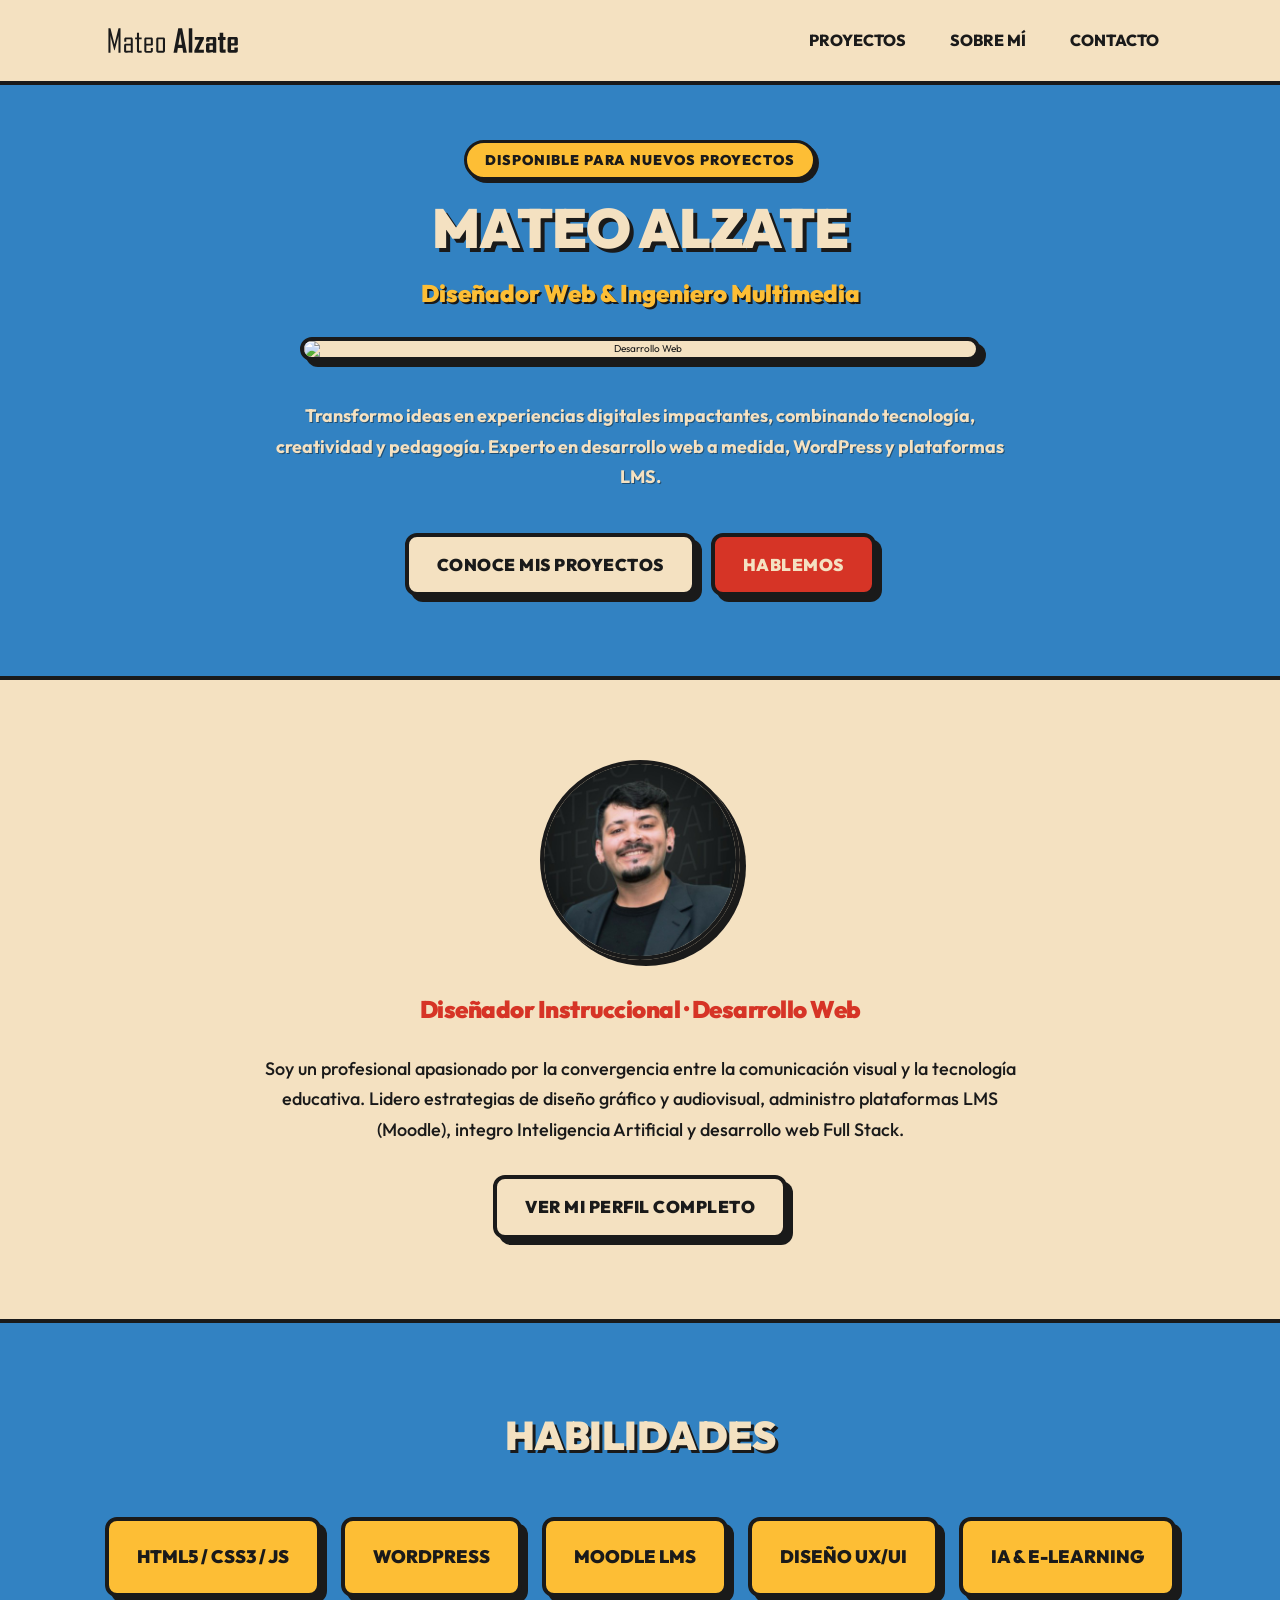
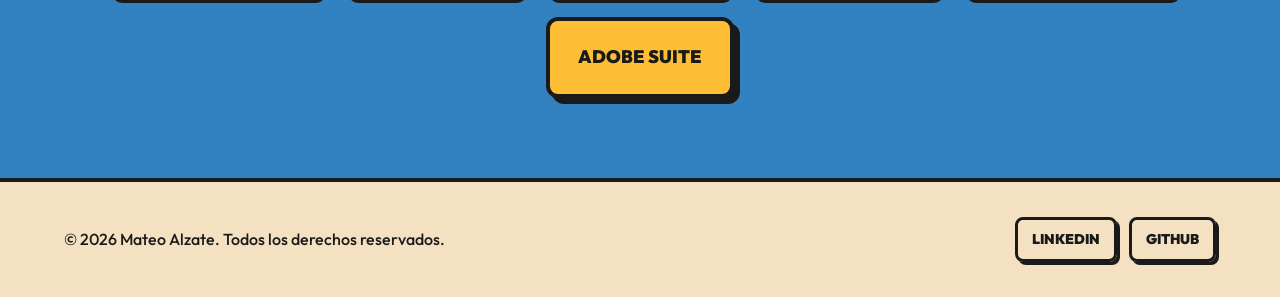
==== commit eb338081: "chore: push user local updates" ====
--- a/html/index.html
+++ b/html/index.html
@@ -3,8 +3,9 @@
 <head>
     <meta charset="UTF-8">
     <meta name="viewport" content="width=device-width, initial-scale=1.0">
+    <meta name="description" content="Portafolio de Daniel Mateo Alzate López — Diseñador Instruccional, Desarrollador Web Full Stack e Ingeniero Multimedia en Bogotá, Colombia.">
     <title>Mateo Alzate | Portafolio</title>
-    <link href="https://fonts.googleapis.com/css2?family=Outfit:wght@400;500;800;900&display=swap" rel="stylesheet">
+    <link href="https://fonts.googleapis.com/css2?family=Outfit:wght@400;500;700;800;900&display=swap" rel="stylesheet">
     <link rel="stylesheet" href="/css/styles.css">
 </head>
 <body>
@@ -12,9 +13,12 @@
         <nav class="menu">
             <div class="logomenu">
                 <a href="/html/index.html">
-                    <img src="/img/logo.svg" alt="Imagen Logo" class="img">
+                    <img src="/img/logo.svg" alt="Logo Mateo Alzate" class="img">
                 </a>
             </div>
+            <button class="menu-toggle" aria-label="Abrir menú" aria-expanded="false">
+                <span></span><span></span><span></span>
+            </button>
             <ul class="list">
                 <li class="list_item"><a href="/html/proyectos.html">Proyectos</a></li>
                 <li class="list_item"><a href="/html/sobremi.html">Sobre Mí</a></li>
@@ -25,37 +29,37 @@
 
     <main>
         <section class="hero">
-            <h1 class="Titulo">Mateo Alzate</h1>
-            <p class="Subtitulo">Diseñador Web Junior & Ingeniero Multimedia</p>
-            <img class="ImagenHero" src="/img/Hero.png" alt="Desarrollo Web">
-            <p class="ParrafoIndex" style="color: var(--bg-cream); text-shadow: 1px 1px 0px var(--text-dark); font-weight: 800;">
-                Construyo soluciones digitales a la medida. Experto en transformar requerimientos en experiencias interactivas escalables, usando código moderno, WordPress y plataformas LMS.
+            <span class="HeroTag fade-in">Disponible para nuevos proyectos</span>
+            <h1 class="Titulo fade-in delay-1">Mateo Alzate</h1>
+            <p class="Subtitulo fade-in delay-2">Diseñador Web & Ingeniero Multimedia</p>
+            <img class="ImagenHero fade-in delay-2" src="/img/Hero.png" alt="Desarrollo Web" loading="lazy">
+            <p class="ParrafoIndex fade-in delay-3">
+                Transformo ideas en experiencias digitales impactantes, combinando tecnología, creatividad y pedagogía. Experto en desarrollo web a medida, WordPress y plataformas LMS.
             </p>
-            
-            <div class="BotoneraHero">
+            <div class="BotoneraHero fade-in delay-4">
                 <a href="/html/proyectos.html" class="Boton">Conoce mis proyectos</a>
                 <a href="/html/contact.html" class="Boton outline">Hablemos</a>
             </div>
         </section>
 
         <section class="SobreMiPreview">
-            <img src="/img/Mateo.jpeg" alt="Foto mateo">
-            <h2 class="Subtitulo">Diseñador Instruccional - Desarrollo Web</h2>
-            <p class="ParrafoIndex">
-                Soy un profesional apasionado por la convergencia entre la comunicación visual y la tecnología educativa. Lidero estrategias de diseño gráfico y audiovisual, administrando plataformas LMS (Moodle), integrando Inteligencia Artificial y desarrollando web Full Stack.
+            <img src="/img/Mateo.jpeg" alt="Daniel Mateo Alzate" loading="lazy" class="fade-in">
+            <h2 class="Subtitulo fade-in delay-1">Diseñador Instruccional · Desarrollo Web</h2>
+            <p class="ParrafoIndex fade-in delay-2">
+                Soy un profesional apasionado por la convergencia entre la comunicación visual y la tecnología educativa. Lidero estrategias de diseño gráfico y audiovisual, administro plataformas LMS (Moodle), integro Inteligencia Artificial y desarrollo web Full Stack.
             </p>
-            <a href="/html/sobremi.html" class="Boton">Ver mi CV completo</a>
+            <a href="/html/sobremi.html" class="Boton fade-in delay-3">Ver mi perfil completo</a>
         </section>
 
         <section class="SeccionHabilidades">
-            <h2 class="TextoXp">Habilidades</h2>
+            <h2 class="TextoXp fade-in">Habilidades</h2>
             <div class="ContenedorCards">
-                <div class="HabilidadCard"><span>HTML5 / CSS3 / JS</span></div>
-                <div class="HabilidadCard"><span>WordPress</span></div>
-                <div class="HabilidadCard"><span>Moodle LMS</span></div>
-                <div class="HabilidadCard"><span>Diseño UX/UI</span></div>
-                <div class="HabilidadCard"><span>IA & E-Learning</span></div>
-                <div class="HabilidadCard"><span>Adobe Suite</span></div>
+                <div class="HabilidadCard fade-in delay-1"><span>HTML5 / CSS3 / JS</span></div>
+                <div class="HabilidadCard fade-in delay-2"><span>WordPress</span></div>
+                <div class="HabilidadCard fade-in delay-3"><span>Moodle LMS</span></div>
+                <div class="HabilidadCard fade-in delay-4"><span>Diseño UX/UI</span></div>
+                <div class="HabilidadCard fade-in delay-5"><span>IA & E-Learning</span></div>
+                <div class="HabilidadCard fade-in delay-6"><span>Adobe Suite</span></div>
             </div>
         </section>
     </main>
@@ -63,9 +67,11 @@
     <footer>
         <p>© 2026 Mateo Alzate. Todos los derechos reservados.</p>
         <div class="social">
-            <a href="https://www.linkedin.com/in/mateo-alzate-24044431a/" target="_blank">LinkedIn</a>
-            <a href="https://github.com/brolkwin-cmd" target="_blank">GitHub</a>
+            <a href="https://www.linkedin.com/in/mateo-alzate-24044431a/" target="_blank" rel="noopener noreferrer">LinkedIn</a>
+            <a href="https://github.com/brolkwin-cmd" target="_blank" rel="noopener noreferrer">GitHub</a>
         </div>
     </footer>
+
+    <script src="/js/main.js"></script>
 </body>
-</html>+</html>
--- a/css/styles.css
+++ b/css/styles.css
@@ -9,9 +9,11 @@
     --shadow-hard: 6px 6px 0px var(--text-dark);
     --shadow-hover: 10px 10px 0px var(--text-dark);
     --radius: 12px;
-}
-
-* {
+    --transition: 0.2s ease;
+    --transition-bounce: 0.3s cubic-bezier(0.175, 0.885, 0.32, 1.275);
+}
+
+*, *::before, *::after {
     margin: 0;
     padding: 0;
     box-sizing: border-box;
@@ -27,18 +29,20 @@
     background-color: var(--bg-blue);
     color: var(--text-dark);
     line-height: 1.6;
-}
-
-/* Typography */
+    overflow-x: hidden;
+}
+
 h1, h2, h3, h4 { font-weight: 900; letter-spacing: -0.5px; }
 p { font-size: 1.6rem; font-weight: 500; }
-
-/* Header & Nav */
+img { display: block; max-width: 100%; }
+
+/* ── Header & Nav ── */
 header {
     background-color: var(--bg-cream);
     height: 85px;
     display: flex;
     justify-content: center;
+    align-items: center;
     border-bottom: var(--border-thick);
     position: fixed;
     width: 100%;
@@ -53,13 +57,13 @@
     justify-content: space-between;
     align-items: center;
     padding: 0 5%;
+    position: relative;
 }
 
 .logomenu .img {
-    height: 60px;
-    transition: transform 0.3s cubic-bezier(0.175, 0.885, 0.32, 1.275);
-}
-
+    height: 55px;
+    transition: transform var(--transition-bounce);
+}
 .logomenu:hover .img {
     transform: scale(1.1) rotate(-5deg);
 }
@@ -67,27 +71,57 @@
 .list {
     display: flex;
     list-style: none;
-    gap: 30px;
+    gap: 10px;
 }
 
 .list_item a {
     text-decoration: none;
     color: var(--text-dark);
     font-weight: 800;
-    font-size: 1.8rem;
-    text-transform: uppercase;
-    transition: all 0.2s;
-    padding: 5px 10px;
+    font-size: 1.6rem;
+    text-transform: uppercase;
+    transition: all var(--transition);
+    padding: 6px 14px;
     border-radius: 8px;
-}
-
-.list_item a:hover {
+    border: 3px solid transparent;
+}
+
+.list_item a:hover,
+.list_item a.active {
     color: var(--bg-cream);
     background-color: var(--accent-red);
+    border-color: var(--text-dark);
     box-shadow: 3px 3px 0px var(--text-dark);
 }
 
-/* Reusable Components */
+/* ── Hamburger ── */
+.menu-toggle {
+    display: none;
+    flex-direction: column;
+    justify-content: center;
+    gap: 5px;
+    background: none;
+    border: 3px solid var(--text-dark);
+    border-radius: 8px;
+    cursor: pointer;
+    padding: 8px 10px;
+    transition: background-color var(--transition);
+}
+.menu-toggle:hover { background-color: var(--accent-yellow); }
+.menu-toggle span {
+    display: block;
+    width: 24px;
+    height: 3px;
+    background-color: var(--text-dark);
+    border-radius: 2px;
+    transition: all 0.3s ease;
+    transform-origin: center;
+}
+.menu-toggle.active span:nth-child(1) { transform: rotate(45deg) translate(5.5px, 5.5px); }
+.menu-toggle.active span:nth-child(2) { opacity: 0; transform: scaleX(0); }
+.menu-toggle.active span:nth-child(3) { transform: rotate(-45deg) translate(5.5px, -5.5px); }
+
+/* ── Reusable ── */
 .Titulo {
     font-size: 5.5rem;
     color: var(--bg-cream);
@@ -111,17 +145,16 @@
     color: var(--text-dark);
     padding: 14px 28px;
     border-radius: var(--radius);
-    font-size: 1.8rem;
+    font-size: 1.7rem;
     font-weight: 900;
     text-decoration: none;
     text-transform: uppercase;
     border: var(--border-thick);
     box-shadow: var(--shadow-hard);
     cursor: pointer;
-    transition: all 0.2s cubic-bezier(0.175, 0.885, 0.32, 1.275);
-    margin: 10px;
-}
-
+    transition: all var(--transition-bounce);
+    letter-spacing: 0.5px;
+}
 .Boton:hover {
     transform: translate(-4px, -4px);
     box-shadow: var(--shadow-hover);
@@ -132,88 +165,132 @@
     background-color: var(--accent-red);
     color: var(--bg-cream);
 }
-
 .Boton.outline:hover {
-    background-color: #e53e30;
-    color: var(--bg-cream);
-}
-
-/* Sections */
-section {
-    padding: 100px 5%;
+    background-color: #c42a1e;
+    color: var(--bg-cream);
+}
+
+/* ── Scroll animations ── */
+.fade-in {
+    opacity: 0;
+    transform: translateY(28px);
+    transition: opacity 0.6s ease, transform 0.6s ease;
+}
+.fade-in.visible {
+    opacity: 1;
+    transform: translateY(0);
+}
+.fade-in.delay-1 { transition-delay: 0.1s; }
+.fade-in.delay-2 { transition-delay: 0.2s; }
+.fade-in.delay-3 { transition-delay: 0.3s; }
+.fade-in.delay-4 { transition-delay: 0.4s; }
+.fade-in.delay-5 { transition-delay: 0.5s; }
+.fade-in.delay-6 { transition-delay: 0.6s; }
+
+/* ── Hero ── */
+.hero {
+    display: flex;
+    flex-direction: column;
+    align-items: center;
+    text-align: center;
+    padding: 140px 5% 80px;
     max-width: 1200px;
     margin: 0 auto;
 }
 
-/* Hero Section */
-.hero {
-    display: flex;
-    flex-direction: column;
-    align-items: center;
-    text-align: center;
-    padding-top: 140px;
-    padding-bottom: 60px;
+.HeroTag {
+    display: inline-block;
+    background-color: var(--accent-yellow);
+    color: var(--text-dark);
+    font-size: 1.4rem;
+    font-weight: 900;
+    text-transform: uppercase;
+    padding: 6px 18px;
+    border: 3px solid var(--text-dark);
+    border-radius: 50px;
+    box-shadow: 3px 3px 0px var(--text-dark);
+    margin-bottom: 18px;
+    letter-spacing: 1px;
 }
 
 .ImagenHero {
     width: 100%;
-    max-width: 700px;
+    max-width: 680px;
     border-radius: var(--radius);
     border: var(--border-thick);
     box-shadow: var(--shadow-hard);
     margin-bottom: 40px;
-    transition: transform 0.3s;
-    background-color: var(--bg-cream);
-}
-
+    transition: transform var(--transition-bounce), box-shadow var(--transition);
+    background-color: var(--bg-cream);
+    object-fit: cover;
+}
 .ImagenHero:hover {
     transform: rotate(-1deg) scale(1.02);
-}
-
-/* Sobre Mi (Home preview) */
+    box-shadow: var(--shadow-hover);
+}
+
+.ParrafoIndex {
+    font-size: 1.8rem;
+    max-width: 760px;
+    margin: 0 auto 30px;
+    color: var(--bg-cream);
+    text-shadow: 1px 1px 0px rgba(0,0,0,0.4);
+    font-weight: 700;
+    line-height: 1.7;
+}
+
+.BotoneraHero {
+    display: flex;
+    gap: 15px;
+    flex-wrap: wrap;
+    justify-content: center;
+    margin-top: 10px;
+}
+.BotoneraHero .Boton { margin: 0; }
+
+/* ── Sobre Mí Preview ── */
 .SobreMiPreview {
     background-color: var(--bg-cream);
     border-top: var(--border-thick);
     border-bottom: var(--border-thick);
     padding: 80px 5%;
     text-align: center;
-    max-width: 100%;
 }
 
 .SobreMiPreview img {
-    width: 220px;
-    height: 220px;
+    width: 200px;
+    height: 200px;
     border-radius: 50%;
     border: var(--border-thick);
     box-shadow: var(--shadow-hard);
     object-fit: cover;
-    margin-bottom: 30px;
-    transition: transform 0.3s;
-}
-
+    margin: 0 auto 30px;
+    transition: transform var(--transition-bounce);
+}
 .SobreMiPreview img:hover {
     transform: rotate(5deg) scale(1.05);
-}
-
-.ParrafoIndex {
-    font-size: 1.8rem;
-    max-width: 800px;
-    margin: 0 auto 30px;
-    color: var(--text-dark);
 }
 
 .SobreMiPreview .Subtitulo {
     text-shadow: none;
     color: var(--accent-red);
 }
-
-/* Habilidades */
+.SobreMiPreview .ParrafoIndex {
+    color: var(--text-dark);
+    text-shadow: none;
+    font-weight: 500;
+}
+
+/* ── Habilidades ── */
 .SeccionHabilidades {
     text-align: center;
+    padding: 80px 5%;
+    max-width: 1200px;
+    margin: 0 auto;
 }
 
 .TextoXp {
-    font-size: 4.5rem;
+    font-size: 4rem;
     font-weight: 900;
     color: var(--bg-cream);
     text-shadow: 3px 3px 0px var(--text-dark);
@@ -225,7 +302,7 @@
     display: flex;
     flex-wrap: wrap;
     justify-content: center;
-    gap: 25px;
+    gap: 20px;
 }
 
 .HabilidadCard {
@@ -233,55 +310,102 @@
     border: var(--border-thick);
     border-radius: var(--radius);
     box-shadow: var(--shadow-hard);
-    padding: 25px 30px;
+    padding: 22px 28px;
     display: flex;
     align-items: center;
     justify-content: center;
-    transition: transform 0.2s;
-}
-
+    transition: all var(--transition-bounce);
+    cursor: default;
+}
 .HabilidadCard span {
-    font-size: 2rem;
-    font-weight: 900;
-    text-transform: uppercase;
-}
-
+    font-size: 1.8rem;
+    font-weight: 900;
+    text-transform: uppercase;
+}
 .HabilidadCard:hover {
-    transform: translate(-4px, -4px) rotate(-3deg);
+    transform: translate(-4px, -4px) rotate(-2deg);
     box-shadow: var(--shadow-hover);
     background-color: var(--bg-cream);
-    color: var(--accent-red);
-}
-
-/* Footer */
+}
+
+/* ── Footer ── */
 footer {
     background-color: var(--bg-cream);
     border-top: var(--border-thick);
-    padding: 40px 5%;
-    display: flex;
-    justify-content: space-around;
-    align-items: center;
-    font-size: 1.6rem;
+    padding: 35px 5%;
+    display: flex;
+    justify-content: space-between;
+    align-items: center;
+    font-size: 1.4rem;
     font-weight: 800;
-}
-
+    gap: 20px;
+    flex-wrap: wrap;
+}
+
+.social {
+    display: flex;
+    gap: 12px;
+}
 .social a {
-    margin: 0 15px;
-    color: var(--accent-red);
+    display: inline-flex;
+    align-items: center;
+    gap: 6px;
+    color: var(--text-dark);
     text-decoration: none;
-    text-transform: uppercase;
-    transition: color 0.2s;
-}
-
+    font-size: 1.4rem;
+    font-weight: 900;
+    text-transform: uppercase;
+    padding: 8px 14px;
+    border: 3px solid var(--text-dark);
+    border-radius: 8px;
+    box-shadow: 3px 3px 0px var(--text-dark);
+    transition: all var(--transition);
+}
 .social a:hover {
-    color: var(--text-dark);
-}
-
-/* Responsive */
+    background-color: var(--accent-red);
+    color: var(--bg-cream);
+    transform: translate(-2px, -2px);
+    box-shadow: 5px 5px 0px var(--text-dark);
+}
+
+/* ── Responsive ── */
 @media (max-width: 768px) {
-    .menu { flex-direction: column; gap: 10px; padding: 10px; }
-    header { height: auto; padding-bottom: 15px; }
-    .Titulo { font-size: 4rem; }
-    .hero { padding-top: 180px; }
+    header { height: 75px; }
+
+    .menu-toggle { display: flex; }
+
+    .list {
+        display: none;
+        flex-direction: column;
+        position: absolute;
+        top: calc(100% + 4px);
+        left: 0;
+        right: 0;
+        background-color: var(--bg-cream);
+        border-bottom: var(--border-thick);
+        padding: 15px 5%;
+        gap: 8px;
+        z-index: 999;
+        box-shadow: 0 6px 0 var(--text-dark);
+    }
+    .list.open { display: flex; }
+    .list_item a { font-size: 1.8rem; display: block; padding: 10px 14px; }
+
+    .Titulo { font-size: 3.8rem; }
+    .Subtitulo { font-size: 2rem; }
+    .TextoXp { font-size: 3.2rem; }
+
+    .hero { padding-top: 120px; }
     .SobreMiPreview img { width: 150px; height: 150px; }
-}+
+    .BotoneraHero { flex-direction: column; align-items: center; }
+    .BotoneraHero .Boton { width: 100%; text-align: center; max-width: 320px; }
+
+    footer { flex-direction: column; text-align: center; }
+    .social { justify-content: center; }
+}
+
+@media (prefers-reduced-motion: reduce) {
+    .fade-in { opacity: 1; transform: none; transition: none; }
+    * { transition-duration: 0.01ms !important; animation-duration: 0.01ms !important; }
+}
